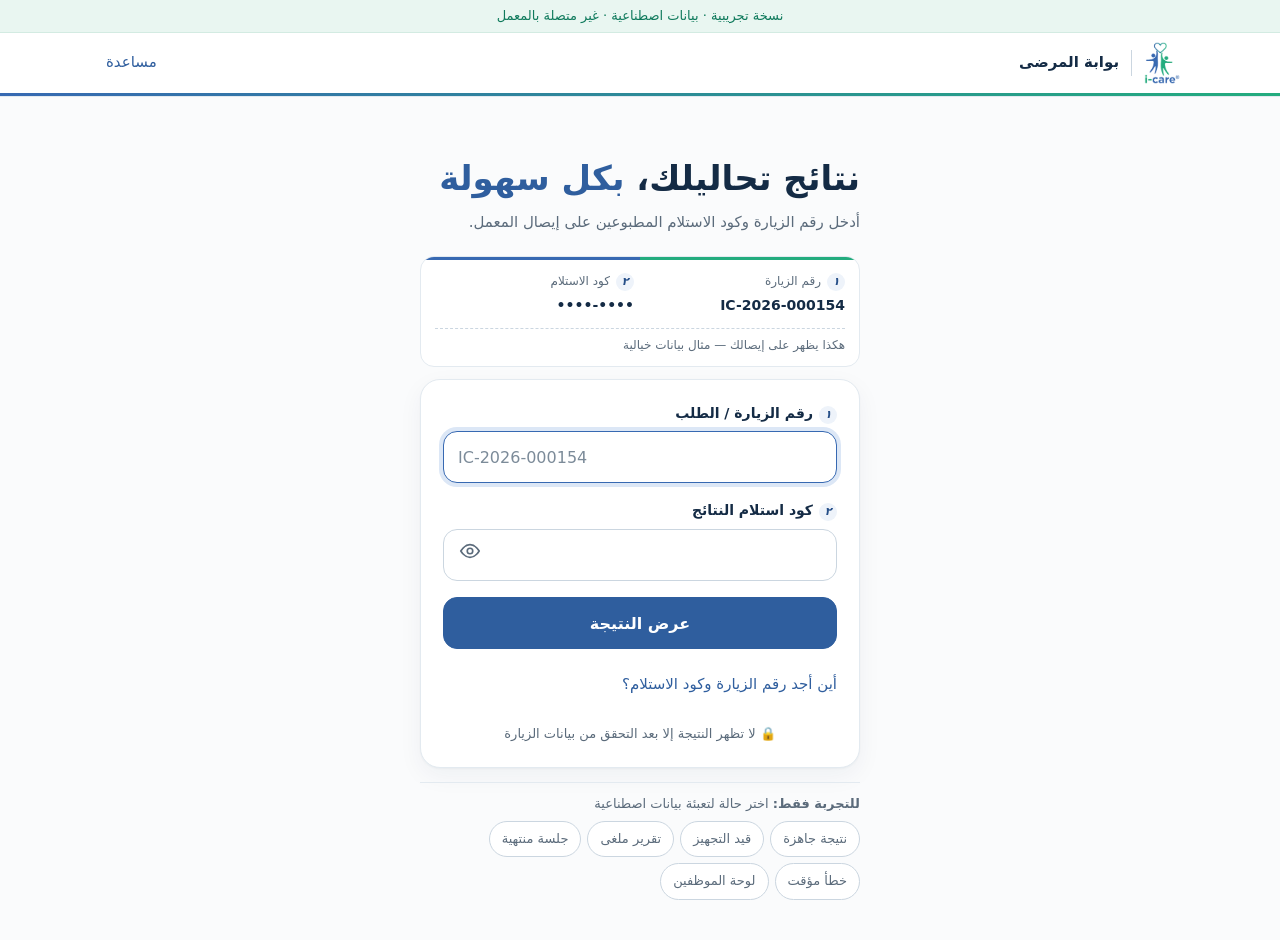
==== index.html @ 262c9ca5 "Deploy V7 synthetic-data patient portal preview to GitHub Pages" ====
<!doctype html><html lang="ar" dir="rtl"><head><meta charset="utf-8"><meta name="viewport" content="width=device-width,initial-scale=1,viewport-fit=cover"><meta name="theme-color" content="#ffffff"><meta name="robots" content="noindex"><title>i-CARE | بوابة المرضى</title><link rel="icon" href="[data-uri]">
<style>
:root{--navy:#142B45;--blue:#3769B2;--blue-600:#2F5E9E;--blue-700:#264F88;--blue-50:#EEF3FA;--green:#23AC7E;--green-700:#0F7A5C;--green-50:#E9F6F1;--amber-700:#8A5A00;--amber-50:#FFF6E0;--red-700:#B3333F;--red-50:#FDECEE;
--bg:#FAFBFC;--surface:#fff;--text:#142B45;--text-2:#5B6B7B;--border:#E3EAF0;--border-2:#CBD6E0;--disabled:#EDF1F5;--ring:0 0 0 3px #fff,0 0 0 5px var(--blue);
--r-s:10px;--r-m:14px;--r-l:20px;--sh:0 1px 2px rgba(20,43,69,.04),0 8px 24px rgba(20,43,69,.05);--f:"IBM Plex Sans Arabic","Noto Sans Arabic","Segoe UI",Tahoma,system-ui,sans-serif}
*{box-sizing:border-box}html{-webkit-text-size-adjust:100%}body{margin:0;font:400 16px/1.7 var(--f);color:var(--text);background:var(--bg);min-width:320px;padding-bottom:env(safe-area-inset-bottom)}
button,input,select{font:inherit;color:inherit}button{cursor:pointer}[hidden]{display:none!important}
.sr{position:absolute;width:1px;height:1px;overflow:hidden;clip:rect(0 0 0 0)}.ltr{direction:ltr;unicode-bidi:isolate;display:inline-block}
:focus-visible{outline:0;box-shadow:var(--ring)}.field:focus-within{border-color:var(--blue);box-shadow:0 0 0 4px #DCE7F6}.field input:focus-visible{box-shadow:none}
.skip{position:absolute;inset-inline-start:8px;top:-60px;background:var(--navy);color:#fff;padding:10px 14px;border-radius:var(--r-s);z-index:99}.skip:focus{top:8px}
.demo{background:var(--green-50);color:var(--green-700);font-size:13px;text-align:center;padding:5px 12px;border-bottom:1px solid #D3EBE2}
header.top{background:#fff;border-bottom:1px solid var(--border);position:sticky;top:0;z-index:10;padding-top:env(safe-area-inset-top)}
.bar{max-width:1120px;margin:auto;height:60px;padding:0 20px;display:flex;align-items:center;gap:14px}
.brand{display:flex;align-items:center;gap:12px;background:none;border:0;padding:0;border-radius:8px}.brand img{height:42px;width:auto;display:block}
.brand i{width:1px;height:26px;background:var(--border-2)}.brand span{font-size:15px;font-weight:600;color:var(--text)}
.sp{flex:1}.link{background:none;border:0;color:var(--blue-600);font-weight:500;font-size:15px;padding:10px 6px;border-radius:8px;min-height:44px}.link:hover{text-decoration:underline}
main{max-width:1120px;margin:auto;padding:0 20px}
/* patient */
.access{max-width:440px;margin:0 auto;padding:28px 0 40px}.access h1{font-size:27px;line-height:1.5;margin:0 0 6px;font-weight:600}.access p.lead{margin:0 0 20px;color:var(--text-2);font-size:15px}
.card{background:var(--surface);border:1px solid var(--border);border-radius:var(--r-l);box-shadow:var(--sh);padding:22px}
.lbl{display:block;font-size:14px;font-weight:600;margin:0 0 6px}.field{display:flex;align-items:center;border:1px solid var(--border-2);border-radius:var(--r-m);background:#fff;min-height:52px;transition:border-color .15s,box-shadow .15s}
.field input{flex:1;min-width:0;border:0;background:none;outline:0;padding:0 14px;height:50px;font-size:16px;direction:ltr;text-align:left}.field input::placeholder{color:#7C8B99}
.field.err{border-color:var(--red-700)}.field button{border:0;background:none;width:48px;height:48px;color:var(--text-2);border-radius:12px;margin-inline-end:2px}
.hint{font-size:13px;color:var(--text-2);margin:6px 0 0}.msg{font-size:14px;color:var(--red-700);margin:6px 0 0;display:flex;gap:6px}.grp{margin-bottom:16px}
.btn{display:inline-flex;align-items:center;justify-content:center;gap:8px;min-height:52px;padding:0 22px;border-radius:var(--r-m);border:1px solid var(--border-2);background:#fff;font-weight:600;font-size:16px;text-decoration:none;color:var(--navy);transition:background .15s,transform .1s}
.btn:active{transform:scale(.985)}.btn.p{background:var(--blue-600);border-color:var(--blue-600);color:#fff}.btn.p:hover{background:var(--blue-700)}.btn.w{width:100%}.btn.s{min-height:44px;font-size:14px;padding:0 14px}
.btn[disabled]{background:var(--disabled);border-color:var(--disabled);color:#6E7C8A;cursor:not-allowed}.btn.load:before{content:"";width:16px;height:16px;border:2px solid #fff6;border-top-color:#fff;border-radius:50%;animation:sp .7s linear infinite}
@keyframes sp{to{transform:rotate(360deg)}}
details.help{margin-top:14px;font-size:15px}details.help summary{cursor:pointer;color:var(--blue-600);font-weight:500;min-height:44px;display:flex;align-items:center;border-radius:8px;list-style:none}details.help summary::-webkit-details-marker{display:none}
.recpt{border:1px dashed var(--border-2);border-radius:var(--r-m);padding:14px;background:var(--bg);font-size:14px;margin-top:6px}.recpt div{display:flex;justify-content:space-between;gap:10px;padding:4px 0}.recpt small{color:var(--text-2)}
.note{display:flex;gap:8px;align-items:center;justify-content:center;font-size:13px;color:var(--text-2);margin:16px 0 0}
.foot{border-top:1px solid var(--border);padding:18px 20px;text-align:center;font-size:13px;color:var(--text-2)}.foot button{font-size:13px;min-height:44px}
.demobox{margin-top:14px;font-size:13px;color:var(--text-2);border-top:1px solid var(--border);padding-top:10px}.chips{display:flex;flex-wrap:wrap;gap:6px;margin-top:6px}.chip{border:1px solid var(--border-2);background:#fff;border-radius:99px;padding:6px 12px;font-size:13px;min-height:36px}
/* results */
.res{max-width:560px;margin:0 auto;padding:22px 0 40px}.stat{display:flex;gap:14px;align-items:flex-start;border-radius:var(--r-l);padding:18px;border:1px solid}
.stat h1{font-size:22px;margin:0;line-height:1.5;font-weight:600}.stat p{margin:2px 0 0;font-size:15px}.stat .ic{flex:none;width:40px;height:40px;border-radius:50%;display:grid;place-items:center;background:#fff;font-size:20px;font-weight:700}
.ok{background:var(--green-50);border-color:#CFEADF;color:#0B5E47}.wait{background:var(--blue-50);border-color:#D4E1F3;color:#1F4A80}.bad{background:var(--red-50);border-color:#F4CFD3;color:#8E2631}.warn{background:var(--amber-50);border-color:#F1DFB0;color:var(--amber-700)}
dl{margin:0;display:grid;grid-template-columns:1fr 1fr;gap:14px 16px}dt{font-size:13px;color:var(--text-2)}dd{margin:0;font-weight:600;font-size:15px}.res .card{margin-top:14px}
.acts{display:grid;gap:10px;margin-top:16px}.acts.two{grid-template-columns:1fr 1fr}
.badge{display:inline-flex;align-items:center;gap:6px;font-size:13px;font-weight:600;border-radius:99px;padding:3px 10px;white-space:nowrap}.badge:before{content:"";width:7px;height:7px;border-radius:50%;background:currentColor}
.b-up{background:#EEF1F5;color:#47566A}.b-pen{background:var(--amber-50);color:var(--amber-700)}.b-app{background:var(--blue-50);color:#1F4A80}.b-pub{background:var(--green-50);color:var(--green-700)}.b-fail{background:var(--red-50);color:var(--red-700)}.b-rev{background:#F1EAF7;color:#5B3B7E}
/* dialog */
dialog{border:0;border-radius:var(--r-l);padding:0;max-width:min(560px,calc(100% - 24px));width:100%;box-shadow:0 20px 60px rgba(20,43,69,.25);color:var(--text)}dialog::backdrop{background:rgba(20,43,69,.45)}
dialog.full{max-width:min(760px,calc(100% - 16px))}.dh{display:flex;align-items:center;justify-content:space-between;padding:14px 18px;border-bottom:1px solid var(--border)}.dh h2{margin:0;font-size:18px}.db{padding:18px;max-height:70vh;overflow:auto}
.pdfw{background:#E9EEF3;border-radius:var(--r-m);padding:16px;overflow:auto;max-height:60vh}.pg{background:#fff;width:100%;max-width:520px;margin:auto;aspect-ratio:1/1.35;box-shadow:var(--sh);padding:7% 8%;transform-origin:top center;font-size:12px;position:relative;overflow:hidden}
.pg h3{margin:0 0 4px;font-size:15px}.ln{height:7px;background:#E1E8EF;border-radius:4px;margin:10px 0}.wm{position:absolute;inset:0;display:grid;place-items:center;font-size:34px;font-weight:700;color:#14355B14;transform:rotate(-24deg);pointer-events:none;text-align:center}
.tools{display:flex;gap:8px;align-items:center;margin-bottom:10px}.tools span{font-size:14px;min-width:48px;text-align:center}
.toast{position:fixed;inset-inline:16px;bottom:calc(16px + env(safe-area-inset-bottom));max-width:420px;margin:auto;background:var(--navy);color:#fff;border-radius:var(--r-m);padding:12px 16px;font-size:14px;z-index:50}
/* admin */
.adm{display:grid;grid-template-columns:230px minmax(0,1fr);gap:24px;padding:20px 0 90px}nav.side{display:flex;flex-direction:column;gap:2px;position:sticky;top:80px;align-self:start}
nav.side button{display:flex;align-items:center;gap:10px;text-align:start;background:none;border:0;border-radius:var(--r-s);padding:0 12px;min-height:44px;font-size:15px;color:var(--text-2)}nav.side button[aria-current=page]{background:var(--blue-50);color:var(--blue-700);font-weight:600}nav.side button:hover{background:#F1F5F9}
nav.bot{display:none}.kpis{display:grid;grid-template-columns:repeat(4,1fr);gap:12px}.kpi{padding:16px}.kpi b{display:block;font-size:28px;line-height:1.2}.kpi span{font-size:13px;color:var(--text-2)}
h2.t{font-size:20px;margin:0 0 14px}.row{display:flex;gap:10px;flex-wrap:wrap;align-items:center}.sel{border:1px solid var(--border-2);border-radius:var(--r-m);min-height:48px;padding:0 12px;background:#fff;width:100%;font-size:16px}
table{width:100%;border-collapse:collapse;font-size:14px}th{font-size:13px;color:var(--text-2);font-weight:500;text-align:start;padding:10px 12px;border-bottom:1px solid var(--border)}td{padding:12px;border-bottom:1px solid var(--border);vertical-align:middle}tr:last-child td{border:0}
.steps{display:flex;gap:6px;list-style:none;padding:0;margin:0 0 18px;counter-reset:s}.steps li{flex:1;font-size:13px;color:var(--text-2);border-top:3px solid var(--border);padding-top:6px}.steps li.on{border-color:var(--blue);color:var(--text);font-weight:600}.steps li.done{border-color:var(--green)}
.drop{border:1.5px dashed var(--border-2);border-radius:var(--r-m);padding:22px;text-align:center;background:var(--bg)}.chk{display:flex;gap:8px;font-size:14px;padding:3px 0}.chk.y{color:var(--green-700)}.chk.n{color:var(--red-700)}
@media(max-width:820px){.adm{grid-template-columns:1fr;padding-bottom:96px}nav.side{display:none}nav.bot{display:grid;grid-template-columns:repeat(5,1fr);position:fixed;inset-inline:0;bottom:0;background:#fff;border-top:1px solid var(--border);padding:4px 4px calc(4px + env(safe-area-inset-bottom));z-index:12}
nav.bot button{background:none;border:0;min-height:52px;font-size:12px;color:var(--text-2);border-radius:10px}nav.bot button[aria-current=page]{color:var(--blue-700);font-weight:700;background:var(--blue-50)}.kpis{grid-template-columns:1fr 1fr}
table,tbody,tr,td{display:block}thead{display:none}tr{border:1px solid var(--border);border-radius:var(--r-m);padding:10px 12px;margin-bottom:10px;background:#fff}td{border:0;padding:4px 0;display:flex;justify-content:space-between;gap:10px}td:before{content:attr(data-l);color:var(--text-2);font-size:13px}}
.top:after{content:"";display:block;height:3px;background:linear-gradient(90deg,var(--blue),var(--green))}
.access h1 em{font-style:normal;color:var(--blue-600)}
.tk{display:grid;grid-template-columns:1fr 1fr;gap:6px 12px;background:#fff;border:1px solid var(--border);border-radius:var(--r-m);padding:14px 14px 10px;margin-bottom:12px;position:relative;overflow:hidden}
.tk:before{content:"";position:absolute;inset:0 0 auto;height:3px;background:linear-gradient(90deg,var(--blue) 50%,var(--green) 50%)}
.tk small{display:block;color:var(--text-2);font-size:12px}.tk b{font-size:14px}.tk em{grid-column:1/-1;font-style:normal;font-size:12px;color:var(--text-2);border-top:1.5px dashed var(--border-2);padding-top:6px;margin-top:4px}
.n{display:inline-grid;place-items:center;width:18px;height:18px;border-radius:50%;background:var(--blue-50);color:var(--blue-700);font-size:11px;font-weight:700;margin-inline-end:6px}
.tl{display:flex;list-style:none;margin:16px 0 0;padding:0;gap:4px}.tl li{flex:1;font-size:12px;color:var(--text-2);text-align:center;position:relative;padding-top:20px}
.tl li:before{content:"";position:absolute;top:0;inset-inline:0;margin:auto;width:14px;height:14px;border-radius:50%;background:var(--border-2)}.tl li:after{content:"";position:absolute;top:6px;inset-inline-start:50%;width:100%;height:2px;background:var(--border-2);z-index:-1}.tl li:last-child:after{display:none}
.tl li.d{color:var(--green-700)}.tl li.d:before{background:var(--green)}.tl li.d:after{background:var(--green)}.tl li.c{color:var(--blue-700);font-weight:700}.tl li.c:before{background:var(--blue);box-shadow:0 0 0 4px #DCE7F6}
.doc{display:flex;gap:14px;align-items:center}.seal{flex:none;width:52px;height:64px;border-radius:8px;border:1px solid var(--border-2);background:linear-gradient(#fff,#F4F7FA);display:grid;place-items:center;position:relative}.seal:after{content:"✓";position:absolute;bottom:-8px;inset-inline-end:-8px;width:24px;height:24px;border-radius:50%;background:var(--green-700);color:#fff;display:grid;place-items:center;font-size:14px;font-weight:700}.seal b{font-size:11px;color:var(--blue-700)}
.doc h2{font-size:17px;margin:0}.doc p{margin:0;font-size:13px;color:var(--text-2)}
.kpi{border-top:3px solid var(--blue)}.kpi:nth-child(1){border-top-color:var(--green)}.kpi:nth-child(3){border-top-color:var(--red-700)}.kpi:nth-child(4){border-top-color:#C98A00}
@media(max-height:700px){.tk em,.access p.lead{display:none}.access{padding-top:14px}}
@media(min-width:900px){.access{padding-top:56px}.access h1{font-size:34px}}
@media(max-width:360px){.access h1{font-size:25px}.acts.two{grid-template-columns:1fr}.brand span{font-size:14px}}
@media(prefers-reduced-motion:reduce){*{transition:none!important;animation-duration:.01s!important}}
</style></head><body>
<a class="skip" href="#main">انتقل إلى المحتوى</a>
<div class="demo" role="note">نسخة تجريبية · بيانات اصطناعية · غير متصلة بالمعمل</div>
<header class="top"><div class="bar"><button class="brand" id="home" aria-label="i-CARE بوابة المرضى — الرئيسية"><img src="[data-uri]" alt="i-care" width="36" height="42"><i aria-hidden="true"></i><span>بوابة المرضى</span></button><span class="sp"></span><button class="link" id="hb">مساعدة</button><button class="link" id="lo" hidden>خروج</button></div></header>
<main id="main" tabindex="-1"></main>
<dialog id="dlg" aria-labelledby="dt"></dialog><div class="toast" id="toast" role="status" hidden></div>
<script>
const $=(s,r=document)=>r.querySelector(s),main=$('#main'),dlg=$('#dlg');
const DEMO={'IC-DEMO-1001':{c:'DEMO-A-2026!',s:'ready',n:'مريض تجريبي (أ)',d:'2026-10-27',b:'فرع تجريبي — المقر الرئيسي'},'IC-DEMO-2002':{c:'DEMO-B-2026!',s:'pending',n:'مريض تجريبي (ب)',d:'2026-10-29',b:'فرع تجريبي — المقر الرئيسي'},'IC-DEMO-3003':{c:'DEMO-C-2026!',s:'revoked',n:'مريض تجريبي (ج)',d:'2026-10-20',b:'فرع تجريبي — المقر الرئيسي'}};
let sess=null,tries=0,tab='home',step=1,up={visit:'',file:null};
const toast=m=>{const t=$('#toast');t.textContent=m;t.hidden=false;clearTimeout(toast.t);toast.t=setTimeout(()=>t.hidden=true,3500)};
const norm=s=>s.replace(/[\u0660-\u0669]/g,d=>d.charCodeAt(0)-1632).replace(/\s+/g,'').toUpperCase();
function setHeader(){$('#lo').hidden=!sess;$('#hb').hidden=!!sess&&0}
/* ---------- patient login ---------- */
function login(){setHeader();document.title='i-CARE | بوابة المرضى';main.innerHTML=`<section class="access"><h1>نتائج تحاليلك، <em>بكل سهولة</em></h1><p class="lead">أدخل رقم الزيارة وكود الاستلام المطبوعين على إيصال المعمل.</p>
<div class="tk" aria-hidden="true"><div><small><i class="n">١</i>رقم الزيارة</small><b class="ltr">IC-2026-000154</b></div><div><small><i class="n">٢</i>كود الاستلام</small><b class="ltr">••••-••••</b></div><em>هكذا يظهر على إيصالك — مثال بيانات خيالية</em></div><form class="card" id="f" novalidate><div class="grp"><label class="lbl" for="v"><i class="n" aria-hidden="true">١</i>رقم الزيارة / الطلب</label><div class="field" id="fv"><input id="v" inputmode="text" autocapitalize="characters" autocomplete="off" spellcheck="false" enterkeyhint="next" placeholder="IC-2026-000154" aria-describedby="ev"></div><p class="msg" id="ev" hidden></p></div>
<div class="grp"><label class="lbl" for="c"><i class="n" aria-hidden="true">٢</i>كود استلام النتائج</label><div class="field" id="fc"><input id="c" type="password" autocomplete="off" spellcheck="false" enterkeyhint="go" aria-describedby="ec"><button type="button" id="eye" aria-pressed="false" aria-label="إظهار الكود"><svg width="22" height="22" viewBox="0 0 24 24" fill="none" stroke="currentColor" stroke-width="1.8" aria-hidden="true"><path d="M2 12s4-7 10-7 10 7 10 7-4 7-10 7S2 12 2 12z"/><circle cx="12" cy="12" r="3"/></svg></button></div><p class="msg" id="ec" hidden></p></div>
<p class="msg" id="eg" role="alert" hidden></p><button class="btn p w" id="go" type="submit">عرض النتيجة</button>
<details class="help"><summary>أين أجد رقم الزيارة وكود الاستلام؟</summary><div class="recpt" aria-label="مثال توضيحي بيانات خيالية"><small>مثال توضيحي — بيانات خيالية</small><div><span>رقم الزيارة</span><b class="ltr">IC-2026-000154</b></div><div><span>كود الاستلام</span><b class="ltr">XXXX-XXXX</b></div><small>تجده أسفل الإيصال. إن فقدته، تواصل مع الفرع.</small></div></details>
<p class="note">🔒 لا تظهر النتيجة إلا بعد التحقق من بيانات الزيارة</p></form>
<div class="demobox"><b>للتجربة فقط:</b> اختر حالة لتعبئة بيانات اصطناعية<div class="chips"><button class="chip" data-d="IC-DEMO-1001">نتيجة جاهزة</button><button class="chip" data-d="IC-DEMO-2002">قيد التجهيز</button><button class="chip" data-d="IC-DEMO-3003">تقرير ملغى</button><button class="chip" data-x="expired">جلسة منتهية</button><button class="chip" data-x="error">خطأ مؤقت</button><button class="chip" id="adm">لوحة الموظفين</button></div></div></section>`;
const v=$('#v'),c=$('#c');
const err=(id,box,t)=>{const e=$('#'+id);e.hidden=!t;e.textContent=t||'';$('#'+box).classList.toggle('err',!!t)};
v.addEventListener('paste',e=>{e.preventDefault();v.value=norm((e.clipboardData.getData('text')||''));});
v.addEventListener('keydown',e=>{if(e.key==='Enter'){e.preventDefault();c.focus()}});
$('#eye').onclick=e=>{const s=c.type==='password';c.type=s?'text':'password';e.currentTarget.setAttribute('aria-pressed',s);e.currentTarget.setAttribute('aria-label',s?'إخفاء الكود':'إظهار الكود')};
document.querySelectorAll('[data-d]').forEach(b=>b.onclick=()=>{v.value=b.dataset.d;c.value=DEMO[b.dataset.d].c;c.focus()});
document.querySelectorAll('[data-x]').forEach(b=>b.onclick=()=>result(b.dataset.x));
$('#adm').onclick=()=>{tab='home';admin()};
$('#f').onsubmit=async e=>{e.preventDefault();const id=norm(v.value),code=c.value.trim();let bad=0;
 err('ev','fv',!id?'أدخل رقم الزيارة.':!/^IC-[A-Z0-9-]{4,}$/.test(id)?'الصيغة غير صحيحة. مثال: IC-2026-000154':'');err('ec','fc',!code?'أدخل كود الاستلام.':'');
 if(!id||!code||!/^IC-[A-Z0-9-]{4,}$/.test(id)){(!id||!/^IC-/.test(id)?v:c).focus();return}
 const g=$('#go'),eg=$('#eg');eg.hidden=true;if(g.disabled)return;g.disabled=true;g.classList.add('load');g.setAttribute('aria-busy','true');g.textContent='جارٍ التحقق…';
 await new Promise(r=>setTimeout(r,800));const d=DEMO[id];g.disabled=false;g.classList.remove('load');g.removeAttribute('aria-busy');g.textContent='عرض النتيجة';
 if(tries>=5){eg.hidden=false;eg.textContent='تعذّر الدخول مؤقتًا. حاول لاحقًا أو تواصل مع الفرع.';return}
 if(d&&d.c===code){tries=0;sess={id,...d};result(d.s)}else{tries++;eg.hidden=false;eg.textContent='تعذّر التحقق من البيانات. راجع الإيصال وحاول مرة أخرى.';eg.focus&&0}};
v.focus({preventScroll:true})}
/* ---------- results ---------- */
function result(st){setHeader();const s=sess||{id:'IC-DEMO-1001',n:'مريض تجريبي (أ)',d:'2026-10-27',b:'فرع تجريبي — المقر الرئيسي'};if(st!=='expired'&&st!=='error')sess=sess||s;setHeader();
const M={ready:['ok','✓','نتيجتك جاهزة','تقريرك معتمد ويمكنك تحميله الآن.'],pending:['wait','…','نتيجتك قيد التجهيز','لم يكتمل اعتماد التقرير بعد. سنعرضه هنا فور اعتماده.'],revoked:['warn','!','التقرير غير متاح حاليًا','تم إيقاف عرض هذا التقرير. تواصل مع الفرع للاستفسار.'],expired:['warn','⏱','انتهت جلسة الدخول','لحمايتك، أنهينا الجلسة تلقائيًا. أدخل بياناتك مرة أخرى.'],error:['bad','!','تعذّر الاتصال بالخدمة','حدث خطأ مؤقت. لا تقلق، بياناتك لم تتأثر. حاول بعد قليل.']}[st];
document.title='i-CARE | '+M[2];
let h=`<section class="res"><div class="stat ${M[0]}" role="status"><div class="ic" aria-hidden="true">${M[1]}</div><div><h1 tabindex="-1" id="h1">${M[2]}</h1><p>${M[3]}</p></div></div>`;
if(st==='ready'||st==='pending'){const k=st==='ready'?4:2;h+=`<ol class="tl card" aria-label="مراحل التقرير" style="display:flex;padding:16px 12px 12px">${['تسجيل الزيارة','بانتظار الاعتماد','اعتُمد التقرير','متاح للتحميل'].map((x,i)=>`<li class="${st==='ready'||i<1?'d':i===1?'c':''}" ${i===(st==='ready'?3:1)?'aria-current="step"':''}>${x}</li>`).join('')}</ol>`}
if(st==='ready')h+=`<div class="card doc"><div class="seal" aria-hidden="true"><b>PDF</b></div><div><h2>تقرير النتائج المعتمد</h2><p>نسخة أصلية غير معدّلة · إصدار 2 · عرض تجريبي</p></div></div>`;
if(['ready','pending','revoked'].includes(st))h+=`<div class="card"><dl><div><dt>اسم المريض</dt><dd>${s.n}</dd></div><div><dt>رقم الزيارة</dt><dd class="ltr">${s.id}</dd></div><div><dt>تاريخ الزيارة</dt><dd class="ltr">${s.d}</dd></div><div><dt>الفرع</dt><dd>${s.b}</dd></div></dl></div>`;
h+=`<div class="acts ${st==='ready'?'two':''}">`;
if(st==='ready')h+=`<button class="btn p" id="dl" style="grid-column:1/-1">تحميل التقرير PDF</button><button class="btn" id="pv">معاينة التقرير</button><button class="btn" id="out">إنهاء الجلسة</button>`;
else if(st==='pending')h+=`<button class="btn p" id="rf">تحديث الحالة</button><button class="btn" id="out">إنهاء الجلسة</button>`;
else if(st==='error')h+=`<button class="btn p" id="rt">إعادة المحاولة</button>`;
else if(st==='expired')h+=`<button class="btn p" id="out">تسجيل الدخول مرة أخرى</button>`;
else h+=`<button class="btn" id="hp">كيف أتواصل مع الفرع؟</button><button class="btn" id="out">إنهاء الجلسة</button>`;
h+=`</div>`;if(st==='ready')h+=`<p class="note">هذه نسخة PDF تجريبية خالية من أي نتائج طبية.</p>`;main.innerHTML=h+'</section>';if(st==='expired')sess=null,setHeader();
$('#h1').focus({preventScroll:true});
const on=(i,f)=>{const e=$('#'+i);if(e)e.onclick=f};on('out',()=>{sess=null;login()});on('rt',()=>result('ready'));on('rf',()=>{toast('لا تزال النتيجة قيد التجهيز.')});on('hp',help);on('pv',preview);
on('dl',async()=>{const b=$('#dl');b.disabled=true;b.textContent='جارٍ التحميل…';await new Promise(r=>setTimeout(r,600));
 const pdf='%PDF-1.4\n1 0 obj<</Type/Catalog/Pages 2 0 R>>endobj\n2 0 obj<</Type/Pages/Kids[3 0 R]/Count 1>>endobj\n3 0 obj<</Type/Page/Parent 2 0 R/MediaBox[0 0 300 120]/Contents 4 0 R/Resources<</Font<</F1 5 0 R>>>>>>endobj\n4 0 obj<</Length 52>>stream\nBT /F1 14 Tf 20 60 Td (SYNTHETIC DEMO REPORT) Tj ET\nendstream endobj\n5 0 obj<</Type/Font/Subtype/Type1/BaseFont/Helvetica>>endobj\ntrailer<</Root 1 0 R/Size 6>>\n%%EOF';
 const a=document.createElement('a');a.href=URL.createObjectURL(new Blob([pdf],{type:'application/pdf'}));a.download='iCARE-demo-report.pdf';a.click();b.disabled=false;b.textContent='تحميل التقرير PDF';toast('تم تنزيل ملف تجريبي.')})}
/* ---------- dialogs ---------- */
function open(html,full){dlg.className=full?'full':'';dlg.innerHTML=html;dlg.showModal();dlg.querySelectorAll('[data-close]').forEach(b=>b.onclick=()=>dlg.close())}
function help(){open(`<div class="dh"><h2 id="dt">مساعدة</h2><button class="btn s" data-close>إغلاق</button></div><div class="db"><p><b>أين أجد بيانات الدخول؟</b><br>رقم الزيارة وكود الاستلام مطبوعان على إيصال المعمل.</p><p><b>فقدت الإيصال؟</b><br>تواصل مع الفرع الذي أجريت فيه التحاليل برقمك الشخصي.</p><p class="hint">لا تشارك الكود مع أحد. لا يطلب المعمل الكود عبر الرسائل.</p></div>`)}
let z=1;function preview(){z=1;open(`<div class="dh"><h2 id="dt">معاينة التقرير</h2><button class="btn s" data-close>إغلاق</button></div><div class="db"><div class="tools" role="group" aria-label="أدوات العرض"><button class="btn s" id="zo" aria-label="تصغير">−</button><span id="zv" aria-live="polite">100%</span><button class="btn s" id="zi" aria-label="تكبير">+</button></div><div class="pdfw" tabindex="0" aria-label="معاينة التقرير التجريبي"><div class="pg" id="pg"><h3>تقرير تجريبي</h3><small>بيانات اصطناعية — ليس تقريرًا طبيًا</small><div class="ln" style="width:80%"></div><div class="ln"></div><div class="ln" style="width:65%"></div><div class="ln" style="width:90%"></div><div class="wm">SYNTHETIC<br>DEMO</div></div></div></div>`,1);
const u=d=>{z=Math.min(2,Math.max(.6,z+d));$('#pg').style.transform=`scale(${z})`;$('#pg').style.marginBottom=(z-1)*60+'%';$('#zv').textContent=Math.round(z*100)+'%'};$('#zi').onclick=()=>u(.2);$('#zo').onclick=()=>u(-.2)}
/* ---------- admin ---------- */
const ST={up:['b-up','مرفوع'],pen:['b-pen','بانتظار المراجعة'],app:['b-app','معتمد'],pub:['b-pub','منشور'],fail:['b-fail','فشل'],rev:['b-rev','ملغى']};
const bg=k=>`<span class="badge ${ST[k][0]}">${ST[k][1]}</span>`;
const V=[['IC-DEMO-1001','pub','v2','قبل ساعة'],['IC-DEMO-2002','pen','v1','قبل 20 د'],['IC-DEMO-4004','app','v1','قبل 5 د'],['IC-DEMO-5005','fail','—','قبل 12 د'],['IC-DEMO-3003','rev','v1','أمس'],['IC-DEMO-6006','up','v1','الآن']];
const tbl=r=>`<table><thead><tr><th>الزيارة</th><th>الحالة</th><th>الإصدار</th><th>آخر تحديث</th></tr></thead><tbody>${r.map(x=>`<tr><td data-l="الزيارة"><b class="ltr">${x[0]}</b></td><td data-l="الحالة">${bg(x[1])}</td><td data-l="الإصدار">${x[2]}</td><td data-l="آخر تحديث">${x[3]}</td></tr>`).join('')}</tbody></table>`;
const TABS=[['home','الرئيسية'],['rep','التقارير'],['up','الرفع اليدوي'],['sync','المزامنة'],['rev','مراجعة التقارير'],['log','سجل العمليات'],['usr','المستخدمون والصلاحيات'],['set','الإعدادات']];
ST.rej=['b-fail','مرفوض'];let cor={visit:'',step:1,file:null,reason:'',ref:'',ok:false};
const LG=[['10:42','مراجع (تجريبي)','اعتماد','IC-DEMO-4004'],['10:15','موظف رفع (تجريبي)','رفع يدوي','IC-DEMO-6006'],['09:58','النظام','فشل مزامنة','IC-DEMO-5005'],['أمس','مسؤول (تجريبي)','إلغاء نشر','IC-DEMO-3003']];
const addLog=(a,v)=>LG.unshift(['الآن','مستخدم تجريبي',a,v]);
const T=(h,r)=>`<table><thead><tr>${h.map(x=>`<th>${x}</th>`).join('')}</tr></thead><tbody>${r.map(c=>`<tr>${c.map((x,i)=>`<td data-l="${h[i]}">${x}</td>`).join('')}</tr>`).join('')}</tbody></table>`;
const RS=['خطأ في بيانات التقرير','إعادة اعتماد طبي','تحديث تنسيق الملف'];
function admin(){setHeader();$('#lo').hidden=false;$('#lo').onclick=()=>{sess=null;login()};document.title='i-CARE Portal Admin';
const nav=cl=>`<nav class="${cl}" aria-label="التنقل الإداري">${TABS.slice(0,cl==='bot'?4:99).map(t=>`<button data-t="${t[0]}" ${t[0]===tab||(tab==='corr'&&t[0]==='rep')?'aria-current="page"':''}>${t[1]}</button>`).join('')}${cl==='bot'?'<button id="more" aria-haspopup="dialog">المزيد</button>':''}</nav>`;
let b='';
if(tab==='home')b=`<h2 class="t">لوحة المتابعة</h2><div class="kpis"><div class="card kpi"><b>128</b><span>منشورة</span></div><div class="card kpi"><b>7</b><span>قيد المراجعة</span></div><div class="card kpi"><b style="color:var(--red-700)">2</b><span>فشل مزامنة</span></div><div class="card kpi"><b>3</b><span>رفع يدوي معلّق</span></div></div><div class="card" style="margin-top:14px"><label class="lbl" for="q">بحث برقم الزيارة</label><input class="sel" id="q" dir="ltr" placeholder="IC-DEMO-…"></div><div class="card" style="margin-top:14px"><h3 style="margin:0 0 8px;font-size:16px">آخر النشاط</h3><div id="tb">${tbl(V)}</div></div>`;
if(tab==='rep')b=`<h2 class="t">التقارير</h2><div class="card">${T(['الزيارة','الحالة','الإصدار','إجراء'],V.map(x=>[`<b class="ltr">${x[0]}</b>`,bg(x[1]),x[2],x[1]==='pub'?`<button class="btn s" data-cor="${x[0]}">تصحيح</button>`:'—']))}</div><p class="hint">التصحيح متاح للتقارير المنشورة فقط، ويمرّ بمراجعة ثم نشر.</p>`;
if(tab==='sync')b=`<h2 class="t">المزامنة</h2><div class="card"><p style="margin:0"><span class="badge b-pen">غير متصل — المحرك لم يُنفَّذ بعد</span></p><p class="hint">هذه الشاشة نموذج واجهة فقط. لا توجد مزامنة فعلية مع i-CARE NEO.</p></div><div class="card" style="margin-top:14px"><h3 style="margin:0 0 8px;font-size:16px">مهام فاشلة (اصطناعية)</h3>${tbl([['IC-DEMO-5005','fail','محاولة 3/5','تالية: 10 د'],['IC-DEMO-7007','fail','محاولة 5/5','متوقفة']])}<button class="btn s" id="rtry" style="margin-top:8px">إعادة المحاولة</button></div>`;
if(tab==='corr'){const v=V.find(x=>x[0]===cor.visit),S=['الإصدار الحالي','التحقق من البديل','المراجعة','النشر'],nx='v'+((parseInt(v[2].slice(1))||1)+1);
b=`<h2 class="t">تصحيح التقرير <span class="ltr">${v[0]}</span></h2><ol class="steps">${S.map((s,i)=>`<li class="${i+1===cor.step?'on':i+1<cor.step?'done':''}" ${i+1===cor.step?'aria-current="step"':''}>${s}</li>`).join('')}</ol><div class="card">`;
if(cor.step===1)b+=`<dl><div><dt>الإصدار المنشور</dt><dd>${v[2]}</dd></div><div><dt>الحالة</dt><dd>${bg(v[1])}</dd></div><div><dt>بصمة الملف</dt><dd class="ltr">a3f9…c71e (تجريبي)</dd></div><div><dt>آخر تحديث</dt><dd>${v[3]}</dd></div></dl><div class="grp" style="margin-top:16px"><label class="lbl" for="rs">سبب التصحيح</label><select class="sel" id="rs"><option value="">اختر…</option>${RS.map(r=>`<option ${cor.reason===r?'selected':''}>${r}</option>`).join('')}</select></div><div class="acts two"><button class="btn" id="cx">إلغاء</button><button class="btn p" id="c1">التالي</button></div>`;
if(cor.step===2){const f=cor.file,oT=f&&f.type==='application/pdf',oS=f&&f.size<10e6,oR=cor.ref.length>=6;b+=`<div class="drop"><label class="lbl" for="cf">ملف PDF البديل</label><input type="file" id="cf" accept="application/pdf"></div>${f?`<div class="chk ${oT?'y':'n'}">${oT?'✓':'✕'} النوع PDF</div><div class="chk ${oS?'y':'n'}">${oS?'✓':'✕'} الحجم أقل من 10MB</div>`:''}<div class="grp" style="margin-top:14px"><label class="lbl" for="cr">مرجع الاعتماد الطبي</label><div class="field"><input id="cr" value="${cor.ref}" autocomplete="off"></div><p class="hint">نموذج تجريبي: في الإنتاج يُتحقق من الاعتماد من i-CARE NEO وليس نصًا يدويًا.</p></div><div class="acts two"><button class="btn" id="cb">رجوع</button><button class="btn p" id="c2" ${oT&&oS&&oR?'':'disabled'}>التالي</button></div>`}
if(cor.step===3)b+=`${T(['البند','الحالي','الجديد'],[['الإصدار',v[2],nx],['الملف','—',`<span class="ltr">${cor.file.name}</span>`],['السبب','—',cor.reason],['مرجع الاعتماد','—',`<span class="ltr">${cor.ref}</span>`]])}<div class="acts two"><button class="btn" id="cb">رجوع</button><button class="btn p" id="c3">متابعة للنشر</button></div>`;
if(cor.step===4)b+=`<p>سيصبح <b>${nx}</b> هو الإصدار الذي يراه المريض، ويُحفظ <b>${v[2]}</b> في السجل دون عرضه.</p><label class="chk"><input type="checkbox" id="ck"> أفهم أن هذا الإجراء يغيّر ما يراه المريض</label><div class="acts two"><button class="btn" id="cb">رجوع</button><button class="btn p" id="c4" disabled>نشر الإصدار (تجريبي)</button></div>`;
b+='</div>'}
if(tab==='rev'){const Q=V.filter(x=>['pen','up','app'].includes(x[1]));b=`<h2 class="t">مراجعة التقارير</h2>`+(Q.length?Q.map(x=>`<div class="card" style="margin-bottom:10px"><div class="row"><b class="ltr">${x[0]}</b>${bg(x[1])}<span class="hint" style="margin:0">${x[2]} · ${x[3]}</span></div><div class="acts two">${x[1]==='app'?`<button class="btn p" data-pb="${x[0]}" style="grid-column:1/-1">نشر للمريض</button>`:`<button class="btn p" data-ap="${x[0]}">اعتماد</button><button class="btn" data-rj="${x[0]}">رفض</button>`}</div></div>`).join(''):`<div class="card"><p style="margin:0">لا توجد تقارير بانتظار المراجعة.</p></div>`)}
if(tab==='log')b=`<h2 class="t">سجل العمليات</h2><div class="card"><input class="sel" id="lq" placeholder="بحث بالزيارة أو الإجراء" aria-label="بحث في السجل"><div id="lt" style="margin-top:10px">${T(['الوقت','المستخدم','الإجراء','الزيارة'],LG.map(r=>[r[0],r[1],r[2],`<span class="ltr">${r[3]}</span>`]))}</div></div><p class="hint">سجل تجريبي في الذاكرة. الإنتاج يتطلب سجلًا مقاوِمًا للعبث.</p>`;
if(tab==='usr')b=`<h2 class="t">المستخدمون والصلاحيات</h2><div class="card">${T(['الدور','رفع','مراجعة','نشر','إلغاء','إدارة'],[['موظف رفع','✓','—','—','—','—'],['مراجع','—','✓','—','—','—'],['مسؤول معمل','✓','✓','✓','✓','—'],['مسؤول النظام','—','—','—','—','✓']])}</div><p class="hint">فصل المهام: من يرفع لا يعتمد. عرض فقط في النموذج التجريبي.</p>`;
if(tab==='set')b=`<h2 class="t">الإعدادات</h2><div class="card">${T(['الإعداد','القيمة'],[['مهلة الجلسة','10 دقائق'],['حد محاولات الدخول','5 ثم قفل مؤقت'],['أقصى حجم PDF','10MB'],['عرض الإصدارات القديمة للمريض','لا'],['مشاركة عامة للتقارير','معطّلة دائمًا']])}</div><p class="hint">للقراءة فقط في النموذج التجريبي.</p>`;
if(tab==='up'){const S=['اختيار الزيارة','التحقق من الملف','المراجعة','النشر'];
b=`<h2 class="t">رفع يدوي</h2><ol class="steps">${S.map((s,i)=>`<li class="${i+1===step?'on':i+1<step?'done':''}" ${i+1===step?'aria-current="step"':''}>${s}</li>`).join('')}</ol><div class="card">`;
if(step===1)b+=`<label class="lbl" for="sv">الزيارة</label><select class="sel" id="sv"><option value="">اختر…</option>${V.filter(x=>x[1]!=='rev').map(x=>`<option ${up.visit===x[0]?'selected':''}>${x[0]}</option>`).join('')}</select><div class="acts"><button class="btn p" id="n1">التالي</button></div>`;
if(step===2){const f=up.file,okT=f&&f.type==='application/pdf',okS=f&&f.size<10e6;b+=`<div class="drop"><label class="lbl" for="pf">ملف PDF المعتمد من i-CARE</label><input type="file" id="pf" accept="application/pdf"></div>${f?`<div class="chk ${okT?'y':'n'}">${okT?'✓':'✕'} النوع PDF</div><div class="chk ${okS?'y':'n'}">${okS?'✓':'✕'} الحجم أقل من 10MB</div>`:''}<div class="acts two"><button class="btn" id="b">رجوع</button><button class="btn p" id="n2" ${okT&&okS?'':'disabled'}>التالي</button></div>`}
if(step===3){const v=V.find(x=>x[0]===up.visit),ap=v&&['app','pub'].includes(v[1]);b+=`<dl><div><dt>الزيارة</dt><dd class="ltr">${up.visit}</dd></div><div><dt>الملف</dt><dd class="ltr">${up.file.name}</dd></div><div><dt>حالة الاعتماد</dt><dd>${bg(v[1])}</dd></div></dl>${ap?'':`<p class="msg" role="alert">لا يمكن النشر قبل اعتماد التقرير. سيُرسل للمراجعة فقط.</p>`}<div class="acts two"><button class="btn" id="b">رجوع</button><button class="btn p" id="n3">${ap?'متابعة للنشر':'إرسال للمراجعة'}</button></div>`}
if(step===4){const v=V.find(x=>x[0]===up.visit),ap=['app','pub'].includes(v[1]);b+=`<p>${ap?'سيُنشر الإصدار الجديد ويُحفظ القديم في السجل.':'تم الرفع. التقرير بانتظار المراجعة ولن يظهر للمريض.'}</p><div class="acts"><button class="btn p" id="n4">${ap?'نشر (تجريبي)':'تم'}</button></div>`}
b+='</div>'}
main.innerHTML=`<div class="adm">${nav('side')}<section>${b}</section></div>${nav('bot')}`;
document.querySelectorAll('[data-t]').forEach(x=>x.onclick=()=>{tab=x.dataset.t;admin()});
const on=(i,f)=>{const e=$('#'+i);if(e)e.onclick=f},go=n=>{step=n;admin()};
on('n1',()=>{up.visit=$('#sv').value;up.visit?go(2):toast('اختر زيارة أولًا')});on('b',()=>go(step-1));on('n2',()=>go(3));on('n3',()=>go(4));on('n4',()=>{toast('تم (محاكاة). لم يُرسل أي ملف.');step=1;up={visit:'',file:null};admin()});on('rtry',()=>toast('تمت جدولة إعادة المحاولة (محاكاة).'));
document.querySelectorAll('[data-cor]').forEach(x=>x.onclick=()=>{cor={visit:x.dataset.cor,step:1,file:null,reason:'',ref:'',ok:false};tab='corr';admin()});
const cs=n=>{cor.step=n;admin()};on('cx',()=>{tab='rep';admin()});on('cb',()=>cs(cor.step-1));
on('c1',()=>{cor.reason=$('#rs').value;cor.reason?cs(2):toast('اختر سبب التصحيح')});on('c2',()=>cs(3));on('c3',()=>cs(4));
const cf=$('#cf'),cr=$('#cr');if(cr)cr.oninput=()=>{cor.ref=cr.value.trim();$('#c2').disabled=!(cor.file&&cor.file.type==='application/pdf'&&cor.file.size<10e6&&cor.ref.length>=6)};
if(cf)cf.onchange=()=>{cor.ref=$('#cr').value.trim();cor.file=cf.files[0]||null;admin()};
const ck=$('#ck');if(ck)ck.onchange=()=>{$('#c4').disabled=!ck.checked};
on('c4',()=>{const v=V.find(x=>x[0]===cor.visit);v[2]='v'+((parseInt(v[2].slice(1))||1)+1);v[3]='الآن';addLog('نشر نسخة مصححة',v[0]);toast('تم النشر (محاكاة). لم يُرسل أي ملف.');tab='rep';admin()});
const st=(a,s,l)=>document.querySelectorAll(a).forEach(x=>x.onclick=()=>{const v=V.find(y=>y[0]===x.dataset[a.slice(6,8)]);v[1]=s;v[3]='الآن';addLog(l,v[0]);admin()});
st('[data-ap]','app','اعتماد');st('[data-rj]','rej','رفض');st('[data-pb]','pub','نشر');
const lq=$('#lq');if(lq)lq.oninput=()=>{const k=lq.value.trim().toUpperCase();$('#lt').innerHTML=T(['الوقت','المستخدم','الإجراء','الزيارة'],LG.filter(r=>(r[2]+r[3]).toUpperCase().includes(k)).map(r=>[r[0],r[1],r[2],`<span class="ltr">${r[3]}</span>`]))};
on('more',()=>{open(`<div class="dh"><h2 id="dt">المزيد</h2><button class="btn s" data-close>إغلاق</button></div><div class="db" style="display:grid;gap:8px">${TABS.slice(4).map(x=>`<button class="btn" data-t2="${x[0]}">${x[1]}</button>`).join('')}</div>`);dlg.querySelectorAll('[data-t2]').forEach(x=>x.onclick=()=>{dlg.close();tab=x[ 'dataset'].t2;admin()})});
const pf=$('#pf');if(pf)pf.onchange=()=>{up.file=pf.files[0]||null;admin();};
const q=$('#q');if(q)q.oninput=()=>{const t=q.value.trim().toUpperCase();$('#tb').innerHTML=tbl(V.filter(x=>x[0].includes(t)))}}
$('#home').onclick=()=>sess?result(sess.s):login();$('#hb').onclick=help;
login();
</script></body></html>
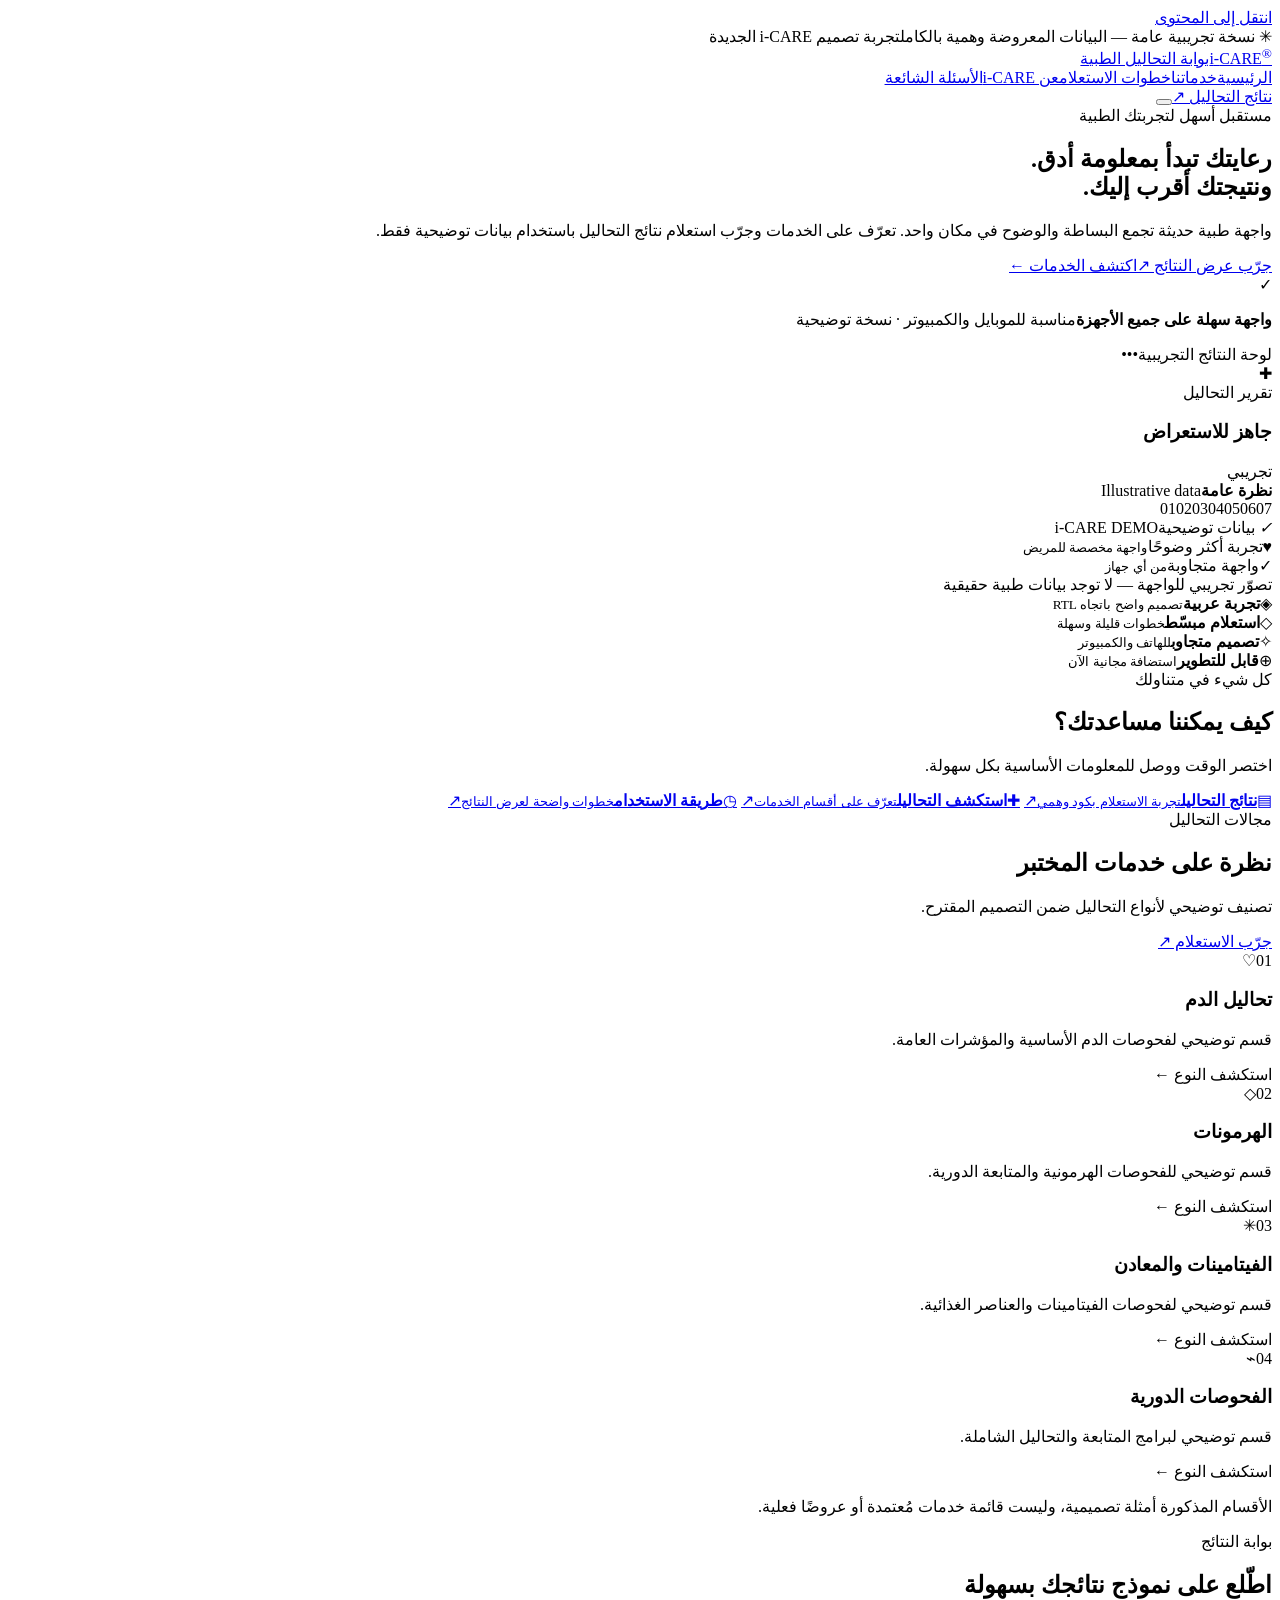
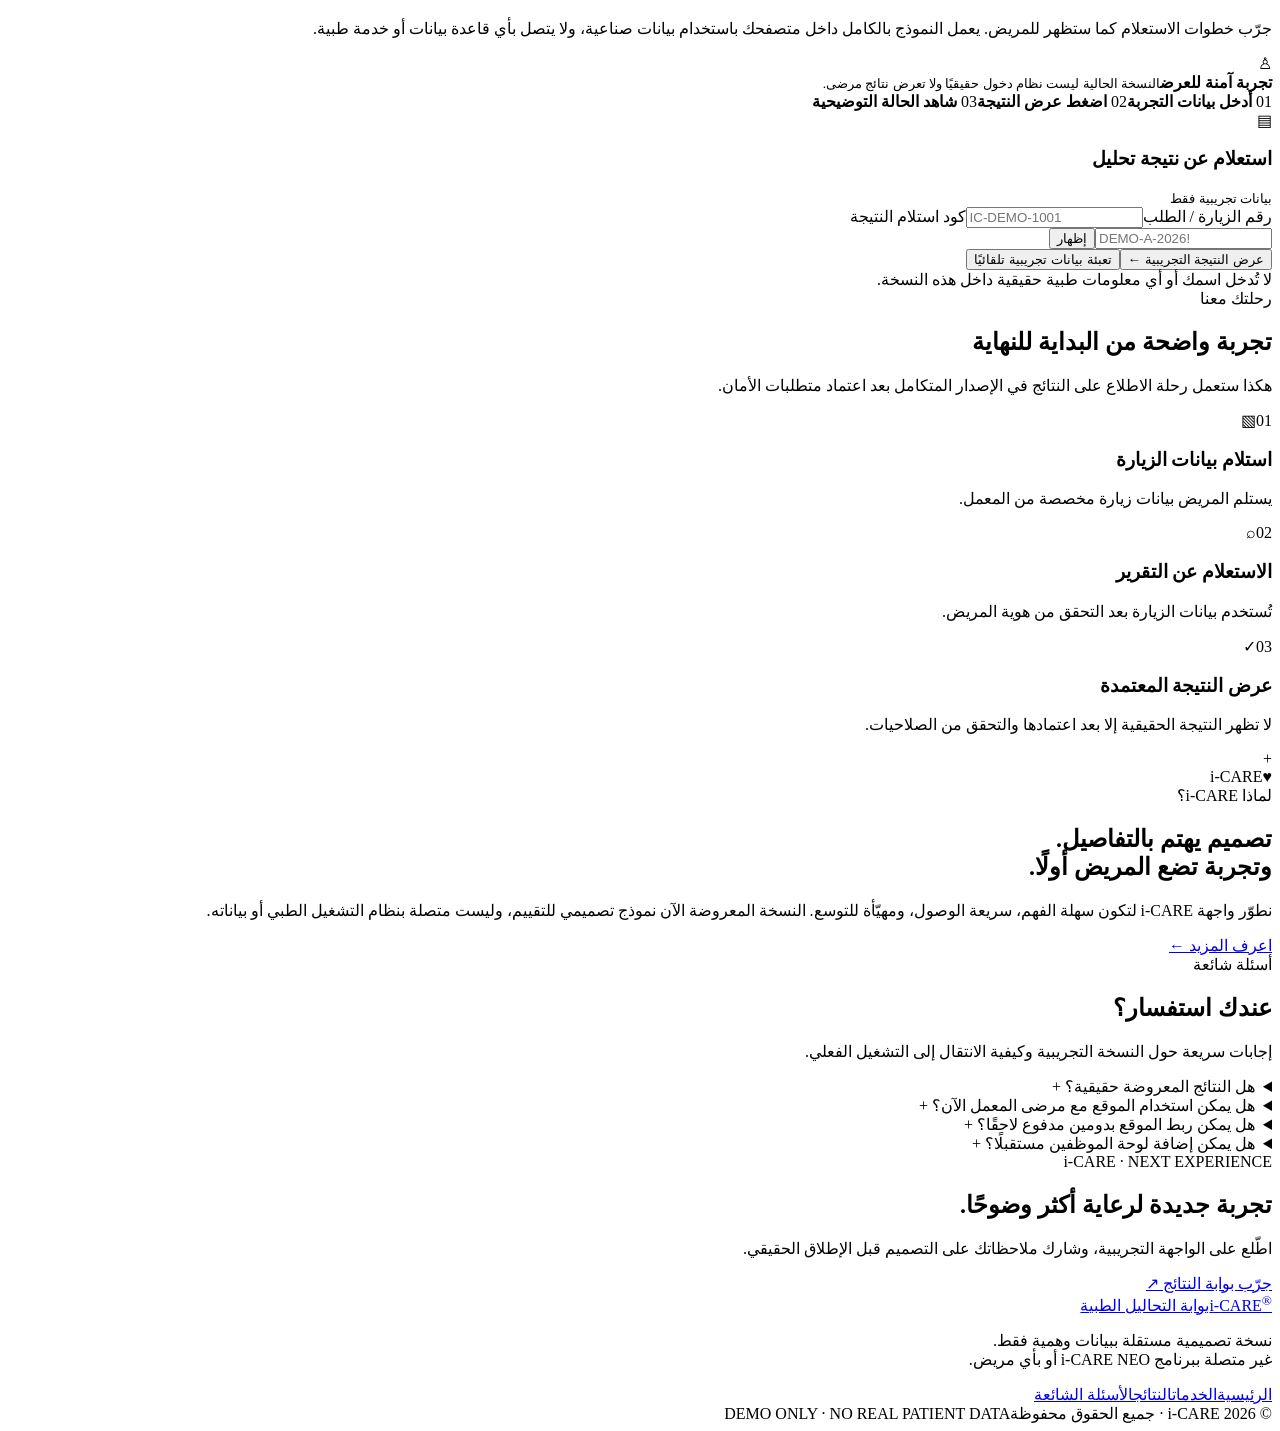
==== commit 82373732: "feat: redesign i-CARE demo as modern Arabic medical portal for Cloudflare Pages" ====
--- a/index.html
+++ b/index.html
@@ -1,192 +1,71 @@
-<!doctype html><html lang="ar" dir="rtl"><head><meta charset="utf-8"><meta name="viewport" content="width=device-width,initial-scale=1,viewport-fit=cover"><meta name="theme-color" content="#ffffff"><meta name="robots" content="noindex"><title>i-CARE | بوابة المرضى</title><link rel="icon" href="[data-uri]">
-<style>
-:root{--navy:#142B45;--blue:#3769B2;--blue-600:#2F5E9E;--blue-700:#264F88;--blue-50:#EEF3FA;--green:#23AC7E;--green-700:#0F7A5C;--green-50:#E9F6F1;--amber-700:#8A5A00;--amber-50:#FFF6E0;--red-700:#B3333F;--red-50:#FDECEE;
---bg:#FAFBFC;--surface:#fff;--text:#142B45;--text-2:#5B6B7B;--border:#E3EAF0;--border-2:#CBD6E0;--disabled:#EDF1F5;--ring:0 0 0 3px #fff,0 0 0 5px var(--blue);
---r-s:10px;--r-m:14px;--r-l:20px;--sh:0 1px 2px rgba(20,43,69,.04),0 8px 24px rgba(20,43,69,.05);--f:"IBM Plex Sans Arabic","Noto Sans Arabic","Segoe UI",Tahoma,system-ui,sans-serif}
-*{box-sizing:border-box}html{-webkit-text-size-adjust:100%}body{margin:0;font:400 16px/1.7 var(--f);color:var(--text);background:var(--bg);min-width:320px;padding-bottom:env(safe-area-inset-bottom)}
-button,input,select{font:inherit;color:inherit}button{cursor:pointer}[hidden]{display:none!important}
-.sr{position:absolute;width:1px;height:1px;overflow:hidden;clip:rect(0 0 0 0)}.ltr{direction:ltr;unicode-bidi:isolate;display:inline-block}
-:focus-visible{outline:0;box-shadow:var(--ring)}.field:focus-within{border-color:var(--blue);box-shadow:0 0 0 4px #DCE7F6}.field input:focus-visible{box-shadow:none}
-.skip{position:absolute;inset-inline-start:8px;top:-60px;background:var(--navy);color:#fff;padding:10px 14px;border-radius:var(--r-s);z-index:99}.skip:focus{top:8px}
-.demo{background:var(--green-50);color:var(--green-700);font-size:13px;text-align:center;padding:5px 12px;border-bottom:1px solid #D3EBE2}
-header.top{background:#fff;border-bottom:1px solid var(--border);position:sticky;top:0;z-index:10;padding-top:env(safe-area-inset-top)}
-.bar{max-width:1120px;margin:auto;height:60px;padding:0 20px;display:flex;align-items:center;gap:14px}
-.brand{display:flex;align-items:center;gap:12px;background:none;border:0;padding:0;border-radius:8px}.brand img{height:42px;width:auto;display:block}
-.brand i{width:1px;height:26px;background:var(--border-2)}.brand span{font-size:15px;font-weight:600;color:var(--text)}
-.sp{flex:1}.link{background:none;border:0;color:var(--blue-600);font-weight:500;font-size:15px;padding:10px 6px;border-radius:8px;min-height:44px}.link:hover{text-decoration:underline}
-main{max-width:1120px;margin:auto;padding:0 20px}
-/* patient */
-.access{max-width:440px;margin:0 auto;padding:28px 0 40px}.access h1{font-size:27px;line-height:1.5;margin:0 0 6px;font-weight:600}.access p.lead{margin:0 0 20px;color:var(--text-2);font-size:15px}
-.card{background:var(--surface);border:1px solid var(--border);border-radius:var(--r-l);box-shadow:var(--sh);padding:22px}
-.lbl{display:block;font-size:14px;font-weight:600;margin:0 0 6px}.field{display:flex;align-items:center;border:1px solid var(--border-2);border-radius:var(--r-m);background:#fff;min-height:52px;transition:border-color .15s,box-shadow .15s}
-.field input{flex:1;min-width:0;border:0;background:none;outline:0;padding:0 14px;height:50px;font-size:16px;direction:ltr;text-align:left}.field input::placeholder{color:#7C8B99}
-.field.err{border-color:var(--red-700)}.field button{border:0;background:none;width:48px;height:48px;color:var(--text-2);border-radius:12px;margin-inline-end:2px}
-.hint{font-size:13px;color:var(--text-2);margin:6px 0 0}.msg{font-size:14px;color:var(--red-700);margin:6px 0 0;display:flex;gap:6px}.grp{margin-bottom:16px}
-.btn{display:inline-flex;align-items:center;justify-content:center;gap:8px;min-height:52px;padding:0 22px;border-radius:var(--r-m);border:1px solid var(--border-2);background:#fff;font-weight:600;font-size:16px;text-decoration:none;color:var(--navy);transition:background .15s,transform .1s}
-.btn:active{transform:scale(.985)}.btn.p{background:var(--blue-600);border-color:var(--blue-600);color:#fff}.btn.p:hover{background:var(--blue-700)}.btn.w{width:100%}.btn.s{min-height:44px;font-size:14px;padding:0 14px}
-.btn[disabled]{background:var(--disabled);border-color:var(--disabled);color:#6E7C8A;cursor:not-allowed}.btn.load:before{content:"";width:16px;height:16px;border:2px solid #fff6;border-top-color:#fff;border-radius:50%;animation:sp .7s linear infinite}
-@keyframes sp{to{transform:rotate(360deg)}}
-details.help{margin-top:14px;font-size:15px}details.help summary{cursor:pointer;color:var(--blue-600);font-weight:500;min-height:44px;display:flex;align-items:center;border-radius:8px;list-style:none}details.help summary::-webkit-details-marker{display:none}
-.recpt{border:1px dashed var(--border-2);border-radius:var(--r-m);padding:14px;background:var(--bg);font-size:14px;margin-top:6px}.recpt div{display:flex;justify-content:space-between;gap:10px;padding:4px 0}.recpt small{color:var(--text-2)}
-.note{display:flex;gap:8px;align-items:center;justify-content:center;font-size:13px;color:var(--text-2);margin:16px 0 0}
-.foot{border-top:1px solid var(--border);padding:18px 20px;text-align:center;font-size:13px;color:var(--text-2)}.foot button{font-size:13px;min-height:44px}
-.demobox{margin-top:14px;font-size:13px;color:var(--text-2);border-top:1px solid var(--border);padding-top:10px}.chips{display:flex;flex-wrap:wrap;gap:6px;margin-top:6px}.chip{border:1px solid var(--border-2);background:#fff;border-radius:99px;padding:6px 12px;font-size:13px;min-height:36px}
-/* results */
-.res{max-width:560px;margin:0 auto;padding:22px 0 40px}.stat{display:flex;gap:14px;align-items:flex-start;border-radius:var(--r-l);padding:18px;border:1px solid}
-.stat h1{font-size:22px;margin:0;line-height:1.5;font-weight:600}.stat p{margin:2px 0 0;font-size:15px}.stat .ic{flex:none;width:40px;height:40px;border-radius:50%;display:grid;place-items:center;background:#fff;font-size:20px;font-weight:700}
-.ok{background:var(--green-50);border-color:#CFEADF;color:#0B5E47}.wait{background:var(--blue-50);border-color:#D4E1F3;color:#1F4A80}.bad{background:var(--red-50);border-color:#F4CFD3;color:#8E2631}.warn{background:var(--amber-50);border-color:#F1DFB0;color:var(--amber-700)}
-dl{margin:0;display:grid;grid-template-columns:1fr 1fr;gap:14px 16px}dt{font-size:13px;color:var(--text-2)}dd{margin:0;font-weight:600;font-size:15px}.res .card{margin-top:14px}
-.acts{display:grid;gap:10px;margin-top:16px}.acts.two{grid-template-columns:1fr 1fr}
-.badge{display:inline-flex;align-items:center;gap:6px;font-size:13px;font-weight:600;border-radius:99px;padding:3px 10px;white-space:nowrap}.badge:before{content:"";width:7px;height:7px;border-radius:50%;background:currentColor}
-.b-up{background:#EEF1F5;color:#47566A}.b-pen{background:var(--amber-50);color:var(--amber-700)}.b-app{background:var(--blue-50);color:#1F4A80}.b-pub{background:var(--green-50);color:var(--green-700)}.b-fail{background:var(--red-50);color:var(--red-700)}.b-rev{background:#F1EAF7;color:#5B3B7E}
-/* dialog */
-dialog{border:0;border-radius:var(--r-l);padding:0;max-width:min(560px,calc(100% - 24px));width:100%;box-shadow:0 20px 60px rgba(20,43,69,.25);color:var(--text)}dialog::backdrop{background:rgba(20,43,69,.45)}
-dialog.full{max-width:min(760px,calc(100% - 16px))}.dh{display:flex;align-items:center;justify-content:space-between;padding:14px 18px;border-bottom:1px solid var(--border)}.dh h2{margin:0;font-size:18px}.db{padding:18px;max-height:70vh;overflow:auto}
-.pdfw{background:#E9EEF3;border-radius:var(--r-m);padding:16px;overflow:auto;max-height:60vh}.pg{background:#fff;width:100%;max-width:520px;margin:auto;aspect-ratio:1/1.35;box-shadow:var(--sh);padding:7% 8%;transform-origin:top center;font-size:12px;position:relative;overflow:hidden}
-.pg h3{margin:0 0 4px;font-size:15px}.ln{height:7px;background:#E1E8EF;border-radius:4px;margin:10px 0}.wm{position:absolute;inset:0;display:grid;place-items:center;font-size:34px;font-weight:700;color:#14355B14;transform:rotate(-24deg);pointer-events:none;text-align:center}
-.tools{display:flex;gap:8px;align-items:center;margin-bottom:10px}.tools span{font-size:14px;min-width:48px;text-align:center}
-.toast{position:fixed;inset-inline:16px;bottom:calc(16px + env(safe-area-inset-bottom));max-width:420px;margin:auto;background:var(--navy);color:#fff;border-radius:var(--r-m);padding:12px 16px;font-size:14px;z-index:50}
-/* admin */
-.adm{display:grid;grid-template-columns:230px minmax(0,1fr);gap:24px;padding:20px 0 90px}nav.side{display:flex;flex-direction:column;gap:2px;position:sticky;top:80px;align-self:start}
-nav.side button{display:flex;align-items:center;gap:10px;text-align:start;background:none;border:0;border-radius:var(--r-s);padding:0 12px;min-height:44px;font-size:15px;color:var(--text-2)}nav.side button[aria-current=page]{background:var(--blue-50);color:var(--blue-700);font-weight:600}nav.side button:hover{background:#F1F5F9}
-nav.bot{display:none}.kpis{display:grid;grid-template-columns:repeat(4,1fr);gap:12px}.kpi{padding:16px}.kpi b{display:block;font-size:28px;line-height:1.2}.kpi span{font-size:13px;color:var(--text-2)}
-h2.t{font-size:20px;margin:0 0 14px}.row{display:flex;gap:10px;flex-wrap:wrap;align-items:center}.sel{border:1px solid var(--border-2);border-radius:var(--r-m);min-height:48px;padding:0 12px;background:#fff;width:100%;font-size:16px}
-table{width:100%;border-collapse:collapse;font-size:14px}th{font-size:13px;color:var(--text-2);font-weight:500;text-align:start;padding:10px 12px;border-bottom:1px solid var(--border)}td{padding:12px;border-bottom:1px solid var(--border);vertical-align:middle}tr:last-child td{border:0}
-.steps{display:flex;gap:6px;list-style:none;padding:0;margin:0 0 18px;counter-reset:s}.steps li{flex:1;font-size:13px;color:var(--text-2);border-top:3px solid var(--border);padding-top:6px}.steps li.on{border-color:var(--blue);color:var(--text);font-weight:600}.steps li.done{border-color:var(--green)}
-.drop{border:1.5px dashed var(--border-2);border-radius:var(--r-m);padding:22px;text-align:center;background:var(--bg)}.chk{display:flex;gap:8px;font-size:14px;padding:3px 0}.chk.y{color:var(--green-700)}.chk.n{color:var(--red-700)}
-@media(max-width:820px){.adm{grid-template-columns:1fr;padding-bottom:96px}nav.side{display:none}nav.bot{display:grid;grid-template-columns:repeat(5,1fr);position:fixed;inset-inline:0;bottom:0;background:#fff;border-top:1px solid var(--border);padding:4px 4px calc(4px + env(safe-area-inset-bottom));z-index:12}
-nav.bot button{background:none;border:0;min-height:52px;font-size:12px;color:var(--text-2);border-radius:10px}nav.bot button[aria-current=page]{color:var(--blue-700);font-weight:700;background:var(--blue-50)}.kpis{grid-template-columns:1fr 1fr}
-table,tbody,tr,td{display:block}thead{display:none}tr{border:1px solid var(--border);border-radius:var(--r-m);padding:10px 12px;margin-bottom:10px;background:#fff}td{border:0;padding:4px 0;display:flex;justify-content:space-between;gap:10px}td:before{content:attr(data-l);color:var(--text-2);font-size:13px}}
-.top:after{content:"";display:block;height:3px;background:linear-gradient(90deg,var(--blue),var(--green))}
-.access h1 em{font-style:normal;color:var(--blue-600)}
-.tk{display:grid;grid-template-columns:1fr 1fr;gap:6px 12px;background:#fff;border:1px solid var(--border);border-radius:var(--r-m);padding:14px 14px 10px;margin-bottom:12px;position:relative;overflow:hidden}
-.tk:before{content:"";position:absolute;inset:0 0 auto;height:3px;background:linear-gradient(90deg,var(--blue) 50%,var(--green) 50%)}
-.tk small{display:block;color:var(--text-2);font-size:12px}.tk b{font-size:14px}.tk em{grid-column:1/-1;font-style:normal;font-size:12px;color:var(--text-2);border-top:1.5px dashed var(--border-2);padding-top:6px;margin-top:4px}
-.n{display:inline-grid;place-items:center;width:18px;height:18px;border-radius:50%;background:var(--blue-50);color:var(--blue-700);font-size:11px;font-weight:700;margin-inline-end:6px}
-.tl{display:flex;list-style:none;margin:16px 0 0;padding:0;gap:4px}.tl li{flex:1;font-size:12px;color:var(--text-2);text-align:center;position:relative;padding-top:20px}
-.tl li:before{content:"";position:absolute;top:0;inset-inline:0;margin:auto;width:14px;height:14px;border-radius:50%;background:var(--border-2)}.tl li:after{content:"";position:absolute;top:6px;inset-inline-start:50%;width:100%;height:2px;background:var(--border-2);z-index:-1}.tl li:last-child:after{display:none}
-.tl li.d{color:var(--green-700)}.tl li.d:before{background:var(--green)}.tl li.d:after{background:var(--green)}.tl li.c{color:var(--blue-700);font-weight:700}.tl li.c:before{background:var(--blue);box-shadow:0 0 0 4px #DCE7F6}
-.doc{display:flex;gap:14px;align-items:center}.seal{flex:none;width:52px;height:64px;border-radius:8px;border:1px solid var(--border-2);background:linear-gradient(#fff,#F4F7FA);display:grid;place-items:center;position:relative}.seal:after{content:"✓";position:absolute;bottom:-8px;inset-inline-end:-8px;width:24px;height:24px;border-radius:50%;background:var(--green-700);color:#fff;display:grid;place-items:center;font-size:14px;font-weight:700}.seal b{font-size:11px;color:var(--blue-700)}
-.doc h2{font-size:17px;margin:0}.doc p{margin:0;font-size:13px;color:var(--text-2)}
-.kpi{border-top:3px solid var(--blue)}.kpi:nth-child(1){border-top-color:var(--green)}.kpi:nth-child(3){border-top-color:var(--red-700)}.kpi:nth-child(4){border-top-color:#C98A00}
-@media(max-height:700px){.tk em,.access p.lead{display:none}.access{padding-top:14px}}
-@media(min-width:900px){.access{padding-top:56px}.access h1{font-size:34px}}
-@media(max-width:360px){.access h1{font-size:25px}.acts.two{grid-template-columns:1fr}.brand span{font-size:14px}}
-@media(prefers-reduced-motion:reduce){*{transition:none!important;animation-duration:.01s!important}}
-</style></head><body>
-<a class="skip" href="#main">انتقل إلى المحتوى</a>
-<div class="demo" role="note">نسخة تجريبية · بيانات اصطناعية · غير متصلة بالمعمل</div>
-<header class="top"><div class="bar"><button class="brand" id="home" aria-label="i-CARE بوابة المرضى — الرئيسية"><img src="[data-uri]" alt="i-care" width="36" height="42"><i aria-hidden="true"></i><span>بوابة المرضى</span></button><span class="sp"></span><button class="link" id="hb">مساعدة</button><button class="link" id="lo" hidden>خروج</button></div></header>
-<main id="main" tabindex="-1"></main>
-<dialog id="dlg" aria-labelledby="dt"></dialog><div class="toast" id="toast" role="status" hidden></div>
-<script>
-const $=(s,r=document)=>r.querySelector(s),main=$('#main'),dlg=$('#dlg');
-const DEMO={'IC-DEMO-1001':{c:'DEMO-A-2026!',s:'ready',n:'مريض تجريبي (أ)',d:'2026-10-27',b:'فرع تجريبي — المقر الرئيسي'},'IC-DEMO-2002':{c:'DEMO-B-2026!',s:'pending',n:'مريض تجريبي (ب)',d:'2026-10-29',b:'فرع تجريبي — المقر الرئيسي'},'IC-DEMO-3003':{c:'DEMO-C-2026!',s:'revoked',n:'مريض تجريبي (ج)',d:'2026-10-20',b:'فرع تجريبي — المقر الرئيسي'}};
-let sess=null,tries=0,tab='home',step=1,up={visit:'',file:null};
-const toast=m=>{const t=$('#toast');t.textContent=m;t.hidden=false;clearTimeout(toast.t);toast.t=setTimeout(()=>t.hidden=true,3500)};
-const norm=s=>s.replace(/[\u0660-\u0669]/g,d=>d.charCodeAt(0)-1632).replace(/\s+/g,'').toUpperCase();
-function setHeader(){$('#lo').hidden=!sess;$('#hb').hidden=!!sess&&0}
-/* ---------- patient login ---------- */
-function login(){setHeader();document.title='i-CARE | بوابة المرضى';main.innerHTML=`<section class="access"><h1>نتائج تحاليلك، <em>بكل سهولة</em></h1><p class="lead">أدخل رقم الزيارة وكود الاستلام المطبوعين على إيصال المعمل.</p>
-<div class="tk" aria-hidden="true"><div><small><i class="n">١</i>رقم الزيارة</small><b class="ltr">IC-2026-000154</b></div><div><small><i class="n">٢</i>كود الاستلام</small><b class="ltr">••••-••••</b></div><em>هكذا يظهر على إيصالك — مثال بيانات خيالية</em></div><form class="card" id="f" novalidate><div class="grp"><label class="lbl" for="v"><i class="n" aria-hidden="true">١</i>رقم الزيارة / الطلب</label><div class="field" id="fv"><input id="v" inputmode="text" autocapitalize="characters" autocomplete="off" spellcheck="false" enterkeyhint="next" placeholder="IC-2026-000154" aria-describedby="ev"></div><p class="msg" id="ev" hidden></p></div>
-<div class="grp"><label class="lbl" for="c"><i class="n" aria-hidden="true">٢</i>كود استلام النتائج</label><div class="field" id="fc"><input id="c" type="password" autocomplete="off" spellcheck="false" enterkeyhint="go" aria-describedby="ec"><button type="button" id="eye" aria-pressed="false" aria-label="إظهار الكود"><svg width="22" height="22" viewBox="0 0 24 24" fill="none" stroke="currentColor" stroke-width="1.8" aria-hidden="true"><path d="M2 12s4-7 10-7 10 7 10 7-4 7-10 7S2 12 2 12z"/><circle cx="12" cy="12" r="3"/></svg></button></div><p class="msg" id="ec" hidden></p></div>
-<p class="msg" id="eg" role="alert" hidden></p><button class="btn p w" id="go" type="submit">عرض النتيجة</button>
-<details class="help"><summary>أين أجد رقم الزيارة وكود الاستلام؟</summary><div class="recpt" aria-label="مثال توضيحي بيانات خيالية"><small>مثال توضيحي — بيانات خيالية</small><div><span>رقم الزيارة</span><b class="ltr">IC-2026-000154</b></div><div><span>كود الاستلام</span><b class="ltr">XXXX-XXXX</b></div><small>تجده أسفل الإيصال. إن فقدته، تواصل مع الفرع.</small></div></details>
-<p class="note">🔒 لا تظهر النتيجة إلا بعد التحقق من بيانات الزيارة</p></form>
-<div class="demobox"><b>للتجربة فقط:</b> اختر حالة لتعبئة بيانات اصطناعية<div class="chips"><button class="chip" data-d="IC-DEMO-1001">نتيجة جاهزة</button><button class="chip" data-d="IC-DEMO-2002">قيد التجهيز</button><button class="chip" data-d="IC-DEMO-3003">تقرير ملغى</button><button class="chip" data-x="expired">جلسة منتهية</button><button class="chip" data-x="error">خطأ مؤقت</button><button class="chip" id="adm">لوحة الموظفين</button></div></div></section>`;
-const v=$('#v'),c=$('#c');
-const err=(id,box,t)=>{const e=$('#'+id);e.hidden=!t;e.textContent=t||'';$('#'+box).classList.toggle('err',!!t)};
-v.addEventListener('paste',e=>{e.preventDefault();v.value=norm((e.clipboardData.getData('text')||''));});
-v.addEventListener('keydown',e=>{if(e.key==='Enter'){e.preventDefault();c.focus()}});
-$('#eye').onclick=e=>{const s=c.type==='password';c.type=s?'text':'password';e.currentTarget.setAttribute('aria-pressed',s);e.currentTarget.setAttribute('aria-label',s?'إخفاء الكود':'إظهار الكود')};
-document.querySelectorAll('[data-d]').forEach(b=>b.onclick=()=>{v.value=b.dataset.d;c.value=DEMO[b.dataset.d].c;c.focus()});
-document.querySelectorAll('[data-x]').forEach(b=>b.onclick=()=>result(b.dataset.x));
-$('#adm').onclick=()=>{tab='home';admin()};
-$('#f').onsubmit=async e=>{e.preventDefault();const id=norm(v.value),code=c.value.trim();let bad=0;
- err('ev','fv',!id?'أدخل رقم الزيارة.':!/^IC-[A-Z0-9-]{4,}$/.test(id)?'الصيغة غير صحيحة. مثال: IC-2026-000154':'');err('ec','fc',!code?'أدخل كود الاستلام.':'');
- if(!id||!code||!/^IC-[A-Z0-9-]{4,}$/.test(id)){(!id||!/^IC-/.test(id)?v:c).focus();return}
- const g=$('#go'),eg=$('#eg');eg.hidden=true;if(g.disabled)return;g.disabled=true;g.classList.add('load');g.setAttribute('aria-busy','true');g.textContent='جارٍ التحقق…';
- await new Promise(r=>setTimeout(r,800));const d=DEMO[id];g.disabled=false;g.classList.remove('load');g.removeAttribute('aria-busy');g.textContent='عرض النتيجة';
- if(tries>=5){eg.hidden=false;eg.textContent='تعذّر الدخول مؤقتًا. حاول لاحقًا أو تواصل مع الفرع.';return}
- if(d&&d.c===code){tries=0;sess={id,...d};result(d.s)}else{tries++;eg.hidden=false;eg.textContent='تعذّر التحقق من البيانات. راجع الإيصال وحاول مرة أخرى.';eg.focus&&0}};
-v.focus({preventScroll:true})}
-/* ---------- results ---------- */
-function result(st){setHeader();const s=sess||{id:'IC-DEMO-1001',n:'مريض تجريبي (أ)',d:'2026-10-27',b:'فرع تجريبي — المقر الرئيسي'};if(st!=='expired'&&st!=='error')sess=sess||s;setHeader();
-const M={ready:['ok','✓','نتيجتك جاهزة','تقريرك معتمد ويمكنك تحميله الآن.'],pending:['wait','…','نتيجتك قيد التجهيز','لم يكتمل اعتماد التقرير بعد. سنعرضه هنا فور اعتماده.'],revoked:['warn','!','التقرير غير متاح حاليًا','تم إيقاف عرض هذا التقرير. تواصل مع الفرع للاستفسار.'],expired:['warn','⏱','انتهت جلسة الدخول','لحمايتك، أنهينا الجلسة تلقائيًا. أدخل بياناتك مرة أخرى.'],error:['bad','!','تعذّر الاتصال بالخدمة','حدث خطأ مؤقت. لا تقلق، بياناتك لم تتأثر. حاول بعد قليل.']}[st];
-document.title='i-CARE | '+M[2];
-let h=`<section class="res"><div class="stat ${M[0]}" role="status"><div class="ic" aria-hidden="true">${M[1]}</div><div><h1 tabindex="-1" id="h1">${M[2]}</h1><p>${M[3]}</p></div></div>`;
-if(st==='ready'||st==='pending'){const k=st==='ready'?4:2;h+=`<ol class="tl card" aria-label="مراحل التقرير" style="display:flex;padding:16px 12px 12px">${['تسجيل الزيارة','بانتظار الاعتماد','اعتُمد التقرير','متاح للتحميل'].map((x,i)=>`<li class="${st==='ready'||i<1?'d':i===1?'c':''}" ${i===(st==='ready'?3:1)?'aria-current="step"':''}>${x}</li>`).join('')}</ol>`}
-if(st==='ready')h+=`<div class="card doc"><div class="seal" aria-hidden="true"><b>PDF</b></div><div><h2>تقرير النتائج المعتمد</h2><p>نسخة أصلية غير معدّلة · إصدار 2 · عرض تجريبي</p></div></div>`;
-if(['ready','pending','revoked'].includes(st))h+=`<div class="card"><dl><div><dt>اسم المريض</dt><dd>${s.n}</dd></div><div><dt>رقم الزيارة</dt><dd class="ltr">${s.id}</dd></div><div><dt>تاريخ الزيارة</dt><dd class="ltr">${s.d}</dd></div><div><dt>الفرع</dt><dd>${s.b}</dd></div></dl></div>`;
-h+=`<div class="acts ${st==='ready'?'two':''}">`;
-if(st==='ready')h+=`<button class="btn p" id="dl" style="grid-column:1/-1">تحميل التقرير PDF</button><button class="btn" id="pv">معاينة التقرير</button><button class="btn" id="out">إنهاء الجلسة</button>`;
-else if(st==='pending')h+=`<button class="btn p" id="rf">تحديث الحالة</button><button class="btn" id="out">إنهاء الجلسة</button>`;
-else if(st==='error')h+=`<button class="btn p" id="rt">إعادة المحاولة</button>`;
-else if(st==='expired')h+=`<button class="btn p" id="out">تسجيل الدخول مرة أخرى</button>`;
-else h+=`<button class="btn" id="hp">كيف أتواصل مع الفرع؟</button><button class="btn" id="out">إنهاء الجلسة</button>`;
-h+=`</div>`;if(st==='ready')h+=`<p class="note">هذه نسخة PDF تجريبية خالية من أي نتائج طبية.</p>`;main.innerHTML=h+'</section>';if(st==='expired')sess=null,setHeader();
-$('#h1').focus({preventScroll:true});
-const on=(i,f)=>{const e=$('#'+i);if(e)e.onclick=f};on('out',()=>{sess=null;login()});on('rt',()=>result('ready'));on('rf',()=>{toast('لا تزال النتيجة قيد التجهيز.')});on('hp',help);on('pv',preview);
-on('dl',async()=>{const b=$('#dl');b.disabled=true;b.textContent='جارٍ التحميل…';await new Promise(r=>setTimeout(r,600));
- const pdf='%PDF-1.4\n1 0 obj<</Type/Catalog/Pages 2 0 R>>endobj\n2 0 obj<</Type/Pages/Kids[3 0 R]/Count 1>>endobj\n3 0 obj<</Type/Page/Parent 2 0 R/MediaBox[0 0 300 120]/Contents 4 0 R/Resources<</Font<</F1 5 0 R>>>>>>endobj\n4 0 obj<</Length 52>>stream\nBT /F1 14 Tf 20 60 Td (SYNTHETIC DEMO REPORT) Tj ET\nendstream endobj\n5 0 obj<</Type/Font/Subtype/Type1/BaseFont/Helvetica>>endobj\ntrailer<</Root 1 0 R/Size 6>>\n%%EOF';
- const a=document.createElement('a');a.href=URL.createObjectURL(new Blob([pdf],{type:'application/pdf'}));a.download='iCARE-demo-report.pdf';a.click();b.disabled=false;b.textContent='تحميل التقرير PDF';toast('تم تنزيل ملف تجريبي.')})}
-/* ---------- dialogs ---------- */
-function open(html,full){dlg.className=full?'full':'';dlg.innerHTML=html;dlg.showModal();dlg.querySelectorAll('[data-close]').forEach(b=>b.onclick=()=>dlg.close())}
-function help(){open(`<div class="dh"><h2 id="dt">مساعدة</h2><button class="btn s" data-close>إغلاق</button></div><div class="db"><p><b>أين أجد بيانات الدخول؟</b><br>رقم الزيارة وكود الاستلام مطبوعان على إيصال المعمل.</p><p><b>فقدت الإيصال؟</b><br>تواصل مع الفرع الذي أجريت فيه التحاليل برقمك الشخصي.</p><p class="hint">لا تشارك الكود مع أحد. لا يطلب المعمل الكود عبر الرسائل.</p></div>`)}
-let z=1;function preview(){z=1;open(`<div class="dh"><h2 id="dt">معاينة التقرير</h2><button class="btn s" data-close>إغلاق</button></div><div class="db"><div class="tools" role="group" aria-label="أدوات العرض"><button class="btn s" id="zo" aria-label="تصغير">−</button><span id="zv" aria-live="polite">100%</span><button class="btn s" id="zi" aria-label="تكبير">+</button></div><div class="pdfw" tabindex="0" aria-label="معاينة التقرير التجريبي"><div class="pg" id="pg"><h3>تقرير تجريبي</h3><small>بيانات اصطناعية — ليس تقريرًا طبيًا</small><div class="ln" style="width:80%"></div><div class="ln"></div><div class="ln" style="width:65%"></div><div class="ln" style="width:90%"></div><div class="wm">SYNTHETIC<br>DEMO</div></div></div></div>`,1);
-const u=d=>{z=Math.min(2,Math.max(.6,z+d));$('#pg').style.transform=`scale(${z})`;$('#pg').style.marginBottom=(z-1)*60+'%';$('#zv').textContent=Math.round(z*100)+'%'};$('#zi').onclick=()=>u(.2);$('#zo').onclick=()=>u(-.2)}
-/* ---------- admin ---------- */
-const ST={up:['b-up','مرفوع'],pen:['b-pen','بانتظار المراجعة'],app:['b-app','معتمد'],pub:['b-pub','منشور'],fail:['b-fail','فشل'],rev:['b-rev','ملغى']};
-const bg=k=>`<span class="badge ${ST[k][0]}">${ST[k][1]}</span>`;
-const V=[['IC-DEMO-1001','pub','v2','قبل ساعة'],['IC-DEMO-2002','pen','v1','قبل 20 د'],['IC-DEMO-4004','app','v1','قبل 5 د'],['IC-DEMO-5005','fail','—','قبل 12 د'],['IC-DEMO-3003','rev','v1','أمس'],['IC-DEMO-6006','up','v1','الآن']];
-const tbl=r=>`<table><thead><tr><th>الزيارة</th><th>الحالة</th><th>الإصدار</th><th>آخر تحديث</th></tr></thead><tbody>${r.map(x=>`<tr><td data-l="الزيارة"><b class="ltr">${x[0]}</b></td><td data-l="الحالة">${bg(x[1])}</td><td data-l="الإصدار">${x[2]}</td><td data-l="آخر تحديث">${x[3]}</td></tr>`).join('')}</tbody></table>`;
-const TABS=[['home','الرئيسية'],['rep','التقارير'],['up','الرفع اليدوي'],['sync','المزامنة'],['rev','مراجعة التقارير'],['log','سجل العمليات'],['usr','المستخدمون والصلاحيات'],['set','الإعدادات']];
-ST.rej=['b-fail','مرفوض'];let cor={visit:'',step:1,file:null,reason:'',ref:'',ok:false};
-const LG=[['10:42','مراجع (تجريبي)','اعتماد','IC-DEMO-4004'],['10:15','موظف رفع (تجريبي)','رفع يدوي','IC-DEMO-6006'],['09:58','النظام','فشل مزامنة','IC-DEMO-5005'],['أمس','مسؤول (تجريبي)','إلغاء نشر','IC-DEMO-3003']];
-const addLog=(a,v)=>LG.unshift(['الآن','مستخدم تجريبي',a,v]);
-const T=(h,r)=>`<table><thead><tr>${h.map(x=>`<th>${x}</th>`).join('')}</tr></thead><tbody>${r.map(c=>`<tr>${c.map((x,i)=>`<td data-l="${h[i]}">${x}</td>`).join('')}</tr>`).join('')}</tbody></table>`;
-const RS=['خطأ في بيانات التقرير','إعادة اعتماد طبي','تحديث تنسيق الملف'];
-function admin(){setHeader();$('#lo').hidden=false;$('#lo').onclick=()=>{sess=null;login()};document.title='i-CARE Portal Admin';
-const nav=cl=>`<nav class="${cl}" aria-label="التنقل الإداري">${TABS.slice(0,cl==='bot'?4:99).map(t=>`<button data-t="${t[0]}" ${t[0]===tab||(tab==='corr'&&t[0]==='rep')?'aria-current="page"':''}>${t[1]}</button>`).join('')}${cl==='bot'?'<button id="more" aria-haspopup="dialog">المزيد</button>':''}</nav>`;
-let b='';
-if(tab==='home')b=`<h2 class="t">لوحة المتابعة</h2><div class="kpis"><div class="card kpi"><b>128</b><span>منشورة</span></div><div class="card kpi"><b>7</b><span>قيد المراجعة</span></div><div class="card kpi"><b style="color:var(--red-700)">2</b><span>فشل مزامنة</span></div><div class="card kpi"><b>3</b><span>رفع يدوي معلّق</span></div></div><div class="card" style="margin-top:14px"><label class="lbl" for="q">بحث برقم الزيارة</label><input class="sel" id="q" dir="ltr" placeholder="IC-DEMO-…"></div><div class="card" style="margin-top:14px"><h3 style="margin:0 0 8px;font-size:16px">آخر النشاط</h3><div id="tb">${tbl(V)}</div></div>`;
-if(tab==='rep')b=`<h2 class="t">التقارير</h2><div class="card">${T(['الزيارة','الحالة','الإصدار','إجراء'],V.map(x=>[`<b class="ltr">${x[0]}</b>`,bg(x[1]),x[2],x[1]==='pub'?`<button class="btn s" data-cor="${x[0]}">تصحيح</button>`:'—']))}</div><p class="hint">التصحيح متاح للتقارير المنشورة فقط، ويمرّ بمراجعة ثم نشر.</p>`;
-if(tab==='sync')b=`<h2 class="t">المزامنة</h2><div class="card"><p style="margin:0"><span class="badge b-pen">غير متصل — المحرك لم يُنفَّذ بعد</span></p><p class="hint">هذه الشاشة نموذج واجهة فقط. لا توجد مزامنة فعلية مع i-CARE NEO.</p></div><div class="card" style="margin-top:14px"><h3 style="margin:0 0 8px;font-size:16px">مهام فاشلة (اصطناعية)</h3>${tbl([['IC-DEMO-5005','fail','محاولة 3/5','تالية: 10 د'],['IC-DEMO-7007','fail','محاولة 5/5','متوقفة']])}<button class="btn s" id="rtry" style="margin-top:8px">إعادة المحاولة</button></div>`;
-if(tab==='corr'){const v=V.find(x=>x[0]===cor.visit),S=['الإصدار الحالي','التحقق من البديل','المراجعة','النشر'],nx='v'+((parseInt(v[2].slice(1))||1)+1);
-b=`<h2 class="t">تصحيح التقرير <span class="ltr">${v[0]}</span></h2><ol class="steps">${S.map((s,i)=>`<li class="${i+1===cor.step?'on':i+1<cor.step?'done':''}" ${i+1===cor.step?'aria-current="step"':''}>${s}</li>`).join('')}</ol><div class="card">`;
-if(cor.step===1)b+=`<dl><div><dt>الإصدار المنشور</dt><dd>${v[2]}</dd></div><div><dt>الحالة</dt><dd>${bg(v[1])}</dd></div><div><dt>بصمة الملف</dt><dd class="ltr">a3f9…c71e (تجريبي)</dd></div><div><dt>آخر تحديث</dt><dd>${v[3]}</dd></div></dl><div class="grp" style="margin-top:16px"><label class="lbl" for="rs">سبب التصحيح</label><select class="sel" id="rs"><option value="">اختر…</option>${RS.map(r=>`<option ${cor.reason===r?'selected':''}>${r}</option>`).join('')}</select></div><div class="acts two"><button class="btn" id="cx">إلغاء</button><button class="btn p" id="c1">التالي</button></div>`;
-if(cor.step===2){const f=cor.file,oT=f&&f.type==='application/pdf',oS=f&&f.size<10e6,oR=cor.ref.length>=6;b+=`<div class="drop"><label class="lbl" for="cf">ملف PDF البديل</label><input type="file" id="cf" accept="application/pdf"></div>${f?`<div class="chk ${oT?'y':'n'}">${oT?'✓':'✕'} النوع PDF</div><div class="chk ${oS?'y':'n'}">${oS?'✓':'✕'} الحجم أقل من 10MB</div>`:''}<div class="grp" style="margin-top:14px"><label class="lbl" for="cr">مرجع الاعتماد الطبي</label><div class="field"><input id="cr" value="${cor.ref}" autocomplete="off"></div><p class="hint">نموذج تجريبي: في الإنتاج يُتحقق من الاعتماد من i-CARE NEO وليس نصًا يدويًا.</p></div><div class="acts two"><button class="btn" id="cb">رجوع</button><button class="btn p" id="c2" ${oT&&oS&&oR?'':'disabled'}>التالي</button></div>`}
-if(cor.step===3)b+=`${T(['البند','الحالي','الجديد'],[['الإصدار',v[2],nx],['الملف','—',`<span class="ltr">${cor.file.name}</span>`],['السبب','—',cor.reason],['مرجع الاعتماد','—',`<span class="ltr">${cor.ref}</span>`]])}<div class="acts two"><button class="btn" id="cb">رجوع</button><button class="btn p" id="c3">متابعة للنشر</button></div>`;
-if(cor.step===4)b+=`<p>سيصبح <b>${nx}</b> هو الإصدار الذي يراه المريض، ويُحفظ <b>${v[2]}</b> في السجل دون عرضه.</p><label class="chk"><input type="checkbox" id="ck"> أفهم أن هذا الإجراء يغيّر ما يراه المريض</label><div class="acts two"><button class="btn" id="cb">رجوع</button><button class="btn p" id="c4" disabled>نشر الإصدار (تجريبي)</button></div>`;
-b+='</div>'}
-if(tab==='rev'){const Q=V.filter(x=>['pen','up','app'].includes(x[1]));b=`<h2 class="t">مراجعة التقارير</h2>`+(Q.length?Q.map(x=>`<div class="card" style="margin-bottom:10px"><div class="row"><b class="ltr">${x[0]}</b>${bg(x[1])}<span class="hint" style="margin:0">${x[2]} · ${x[3]}</span></div><div class="acts two">${x[1]==='app'?`<button class="btn p" data-pb="${x[0]}" style="grid-column:1/-1">نشر للمريض</button>`:`<button class="btn p" data-ap="${x[0]}">اعتماد</button><button class="btn" data-rj="${x[0]}">رفض</button>`}</div></div>`).join(''):`<div class="card"><p style="margin:0">لا توجد تقارير بانتظار المراجعة.</p></div>`)}
-if(tab==='log')b=`<h2 class="t">سجل العمليات</h2><div class="card"><input class="sel" id="lq" placeholder="بحث بالزيارة أو الإجراء" aria-label="بحث في السجل"><div id="lt" style="margin-top:10px">${T(['الوقت','المستخدم','الإجراء','الزيارة'],LG.map(r=>[r[0],r[1],r[2],`<span class="ltr">${r[3]}</span>`]))}</div></div><p class="hint">سجل تجريبي في الذاكرة. الإنتاج يتطلب سجلًا مقاوِمًا للعبث.</p>`;
-if(tab==='usr')b=`<h2 class="t">المستخدمون والصلاحيات</h2><div class="card">${T(['الدور','رفع','مراجعة','نشر','إلغاء','إدارة'],[['موظف رفع','✓','—','—','—','—'],['مراجع','—','✓','—','—','—'],['مسؤول معمل','✓','✓','✓','✓','—'],['مسؤول النظام','—','—','—','—','✓']])}</div><p class="hint">فصل المهام: من يرفع لا يعتمد. عرض فقط في النموذج التجريبي.</p>`;
-if(tab==='set')b=`<h2 class="t">الإعدادات</h2><div class="card">${T(['الإعداد','القيمة'],[['مهلة الجلسة','10 دقائق'],['حد محاولات الدخول','5 ثم قفل مؤقت'],['أقصى حجم PDF','10MB'],['عرض الإصدارات القديمة للمريض','لا'],['مشاركة عامة للتقارير','معطّلة دائمًا']])}</div><p class="hint">للقراءة فقط في النموذج التجريبي.</p>`;
-if(tab==='up'){const S=['اختيار الزيارة','التحقق من الملف','المراجعة','النشر'];
-b=`<h2 class="t">رفع يدوي</h2><ol class="steps">${S.map((s,i)=>`<li class="${i+1===step?'on':i+1<step?'done':''}" ${i+1===step?'aria-current="step"':''}>${s}</li>`).join('')}</ol><div class="card">`;
-if(step===1)b+=`<label class="lbl" for="sv">الزيارة</label><select class="sel" id="sv"><option value="">اختر…</option>${V.filter(x=>x[1]!=='rev').map(x=>`<option ${up.visit===x[0]?'selected':''}>${x[0]}</option>`).join('')}</select><div class="acts"><button class="btn p" id="n1">التالي</button></div>`;
-if(step===2){const f=up.file,okT=f&&f.type==='application/pdf',okS=f&&f.size<10e6;b+=`<div class="drop"><label class="lbl" for="pf">ملف PDF المعتمد من i-CARE</label><input type="file" id="pf" accept="application/pdf"></div>${f?`<div class="chk ${okT?'y':'n'}">${okT?'✓':'✕'} النوع PDF</div><div class="chk ${okS?'y':'n'}">${okS?'✓':'✕'} الحجم أقل من 10MB</div>`:''}<div class="acts two"><button class="btn" id="b">رجوع</button><button class="btn p" id="n2" ${okT&&okS?'':'disabled'}>التالي</button></div>`}
-if(step===3){const v=V.find(x=>x[0]===up.visit),ap=v&&['app','pub'].includes(v[1]);b+=`<dl><div><dt>الزيارة</dt><dd class="ltr">${up.visit}</dd></div><div><dt>الملف</dt><dd class="ltr">${up.file.name}</dd></div><div><dt>حالة الاعتماد</dt><dd>${bg(v[1])}</dd></div></dl>${ap?'':`<p class="msg" role="alert">لا يمكن النشر قبل اعتماد التقرير. سيُرسل للمراجعة فقط.</p>`}<div class="acts two"><button class="btn" id="b">رجوع</button><button class="btn p" id="n3">${ap?'متابعة للنشر':'إرسال للمراجعة'}</button></div>`}
-if(step===4){const v=V.find(x=>x[0]===up.visit),ap=['app','pub'].includes(v[1]);b+=`<p>${ap?'سيُنشر الإصدار الجديد ويُحفظ القديم في السجل.':'تم الرفع. التقرير بانتظار المراجعة ولن يظهر للمريض.'}</p><div class="acts"><button class="btn p" id="n4">${ap?'نشر (تجريبي)':'تم'}</button></div>`}
-b+='</div>'}
-main.innerHTML=`<div class="adm">${nav('side')}<section>${b}</section></div>${nav('bot')}`;
-document.querySelectorAll('[data-t]').forEach(x=>x.onclick=()=>{tab=x.dataset.t;admin()});
-const on=(i,f)=>{const e=$('#'+i);if(e)e.onclick=f},go=n=>{step=n;admin()};
-on('n1',()=>{up.visit=$('#sv').value;up.visit?go(2):toast('اختر زيارة أولًا')});on('b',()=>go(step-1));on('n2',()=>go(3));on('n3',()=>go(4));on('n4',()=>{toast('تم (محاكاة). لم يُرسل أي ملف.');step=1;up={visit:'',file:null};admin()});on('rtry',()=>toast('تمت جدولة إعادة المحاولة (محاكاة).'));
-document.querySelectorAll('[data-cor]').forEach(x=>x.onclick=()=>{cor={visit:x.dataset.cor,step:1,file:null,reason:'',ref:'',ok:false};tab='corr';admin()});
-const cs=n=>{cor.step=n;admin()};on('cx',()=>{tab='rep';admin()});on('cb',()=>cs(cor.step-1));
-on('c1',()=>{cor.reason=$('#rs').value;cor.reason?cs(2):toast('اختر سبب التصحيح')});on('c2',()=>cs(3));on('c3',()=>cs(4));
-const cf=$('#cf'),cr=$('#cr');if(cr)cr.oninput=()=>{cor.ref=cr.value.trim();$('#c2').disabled=!(cor.file&&cor.file.type==='application/pdf'&&cor.file.size<10e6&&cor.ref.length>=6)};
-if(cf)cf.onchange=()=>{cor.ref=$('#cr').value.trim();cor.file=cf.files[0]||null;admin()};
-const ck=$('#ck');if(ck)ck.onchange=()=>{$('#c4').disabled=!ck.checked};
-on('c4',()=>{const v=V.find(x=>x[0]===cor.visit);v[2]='v'+((parseInt(v[2].slice(1))||1)+1);v[3]='الآن';addLog('نشر نسخة مصححة',v[0]);toast('تم النشر (محاكاة). لم يُرسل أي ملف.');tab='rep';admin()});
-const st=(a,s,l)=>document.querySelectorAll(a).forEach(x=>x.onclick=()=>{const v=V.find(y=>y[0]===x.dataset[a.slice(6,8)]);v[1]=s;v[3]='الآن';addLog(l,v[0]);admin()});
-st('[data-ap]','app','اعتماد');st('[data-rj]','rej','رفض');st('[data-pb]','pub','نشر');
-const lq=$('#lq');if(lq)lq.oninput=()=>{const k=lq.value.trim().toUpperCase();$('#lt').innerHTML=T(['الوقت','المستخدم','الإجراء','الزيارة'],LG.filter(r=>(r[2]+r[3]).toUpperCase().includes(k)).map(r=>[r[0],r[1],r[2],`<span class="ltr">${r[3]}</span>`]))};
-on('more',()=>{open(`<div class="dh"><h2 id="dt">المزيد</h2><button class="btn s" data-close>إغلاق</button></div><div class="db" style="display:grid;gap:8px">${TABS.slice(4).map(x=>`<button class="btn" data-t2="${x[0]}">${x[1]}</button>`).join('')}</div>`);dlg.querySelectorAll('[data-t2]').forEach(x=>x.onclick=()=>{dlg.close();tab=x[ 'dataset'].t2;admin()})});
-const pf=$('#pf');if(pf)pf.onchange=()=>{up.file=pf.files[0]||null;admin();};
-const q=$('#q');if(q)q.oninput=()=>{const t=q.value.trim().toUpperCase();$('#tb').innerHTML=tbl(V.filter(x=>x[0].includes(t)))}}
-$('#home').onclick=()=>sess?result(sess.s):login();$('#hb').onclick=help;
-login();
-</script></body></html>+<!doctype html>
+<html lang="ar" dir="rtl">
+<head>
+  <meta charset="utf-8">
+  <meta name="viewport" content="width=device-width,initial-scale=1">
+  <meta name="theme-color" content="#0b385a">
+  <meta name="robots" content="noindex,nofollow,noarchive">
+  <meta name="description" content="i-CARE — تجربة تصميم بوابة التحاليل الطبية. جميع البيانات والنتائج الظاهرة وهمية.">
+  <title>i-CARE | بوابة التحاليل الطبية — عرض تجريبي</title>
+  <link rel="stylesheet" href="./style.css">
+  <script src="./app.js" defer></script>
+</head>
+<body>
+  <a class="skip-link" href="#content">انتقل إلى المحتوى</a>
+  <div class="top-strip"><div class="wrap strip-inner"><span>✳ نسخة تجريبية عامة — البيانات المعروضة وهمية بالكامل</span><span class="strip-alt">تجربة تصميم i-CARE الجديدة</span></div></div>
+  <header class="site-header" id="top"><div class="wrap header-inner">
+    <a class="brand" href="#top" aria-label="i-CARE الرئيسية"><span class="brand-title" dir="ltr">i<span>-</span>CARE<sup>®</sup></span><span class="brand-caption">بوابة التحاليل الطبية</span></a>
+    <nav class="main-nav" id="mainNav" aria-label="القائمة الرئيسية">
+      <a href="#top" class="active">الرئيسية</a><a href="#services">خدماتنا</a><a href="#steps">خطوات الاستعلام</a><a href="#about">عن i-CARE</a><a href="#faq">الأسئلة الشائعة</a>
+    </nav>
+    <div class="header-actions"><a class="button btn-small" href="#results">نتائج التحاليل <span aria-hidden="true">↗</span></a><button class="menu-toggle" aria-expanded="false" aria-controls="mainNav" aria-label="فتح القائمة" type="button"><span></span><span></span><span></span></button></div>
+  </div></header>
+  <main id="content">
+    <section class="hero" aria-labelledby="heroTitle">
+      <div class="hero-ambient ambient-one"></div><div class="hero-ambient ambient-two"></div>
+      <div class="wrap hero-inner">
+        <div class="hero-copy">
+          <div class="eyebrow"><span class="live-dot"></span> مستقبل أسهل لتجربتك الطبية</div>
+          <h1 id="heroTitle">رعايتك تبدأ <span>بمعلومة أدق.</span><br>ونتيجتك أقرب إليك.</h1>
+          <p>واجهة طبية حديثة تجمع البساطة والوضوح في مكان واحد. تعرّف على الخدمات وجرّب استعلام نتائج التحاليل باستخدام بيانات توضيحية فقط.</p>
+          <div class="hero-cta"><a href="#results" class="button btn-primary">جرّب عرض النتائج <span aria-hidden="true">↗</span></a><a class="button btn-outline" href="#services">اكتشف الخدمات <span aria-hidden="true">←</span></a></div>
+          <div class="hero-proof"><div class="mini-icon" aria-hidden="true">✓</div><p><b>واجهة سهلة على جميع الأجهزة</b><span>مناسبة للموبايل والكمبيوتر · نسخة توضيحية</span></p></div>
+        </div>
+        <div class="hero-art" aria-label="رسم توضيحي لواجهة النتائج">
+          <div class="halo"></div><div class="halo halo-sm"></div>
+          <div class="dash-panel">
+            <div class="dash-top"><span class="status-dot"></span><span>لوحة النتائج التجريبية</span><span class="dash-dots">•••</span></div>
+            <div class="dash-head"><span class="dash-icon" aria-hidden="true">✚</span><div><span class="muted-cap">تقرير التحاليل</span><h3>جاهز للاستعراض</h3></div><span class="success-pill">تجريبي</span></div>
+            <div class="report-graph"><div class="graph-label"><b>نظرة عامة</b><span>Illustrative data</span></div><div class="bars"><span style="height:42%"></span><span style="height:61%"></span><span style="height:53%"></span><span style="height:85%"></span><span style="height:69%"></span><span style="height:92%"></span><span style="height:77%"></span></div><div class="graph-axis"><span>01</span><span>02</span><span>03</span><span>04</span><span>05</span><span>06</span><span>07</span></div></div>
+            <div class="dash-footer"><span><i class="check-mark">✓</i> بيانات توضيحية</span><span class="report-tag">i-CARE DEMO</span></div>
+          </div>
+          <div class="floating-chip chip-one"><span class="chip-symbol">♥</span><span>تجربة أكثر وضوحًا<small>واجهة مخصصة للمريض</small></span></div>
+          <div class="floating-chip chip-two"><span class="chip-symbol alt">✓</span><span>واجهة متجاوبة<small>من أي جهاز</small></span></div>
+          <div class="art-caption">تصوّر تجريبي للواجهة — لا توجد بيانات طبية حقيقية</div>
+        </div>
+      </div>
+      <div class="wrap benefits"><div><span class="benefit-icon">◈</span><b>تجربة عربية</b><small>تصميم واضح باتجاه RTL</small></div><div><span class="benefit-icon">◇</span><b>استعلام مبسّط</b><small>خطوات قليلة وسهلة</small></div><div><span class="benefit-icon">✧</span><b>تصميم متجاوب</b><small>للهاتف والكمبيوتر</small></div><div><span class="benefit-icon">⊕</span><b>قابل للتطوير</b><small>استضافة مجانية الآن</small></div></div>
+    </section>
+    <section class="section quick" aria-labelledby="quickTitle"><div class="wrap"><div class="section-heading center"><span class="section-label">كل شيء في متناولك</span><h2 id="quickTitle">كيف يمكننا مساعدتك؟</h2><p>اختصر الوقت ووصل للمعلومات الأساسية بكل سهولة.</p></div><div class="quick-grid">
+      <a class="quick-card" href="#results"><span class="quick-symbol blue">▤</span><span><b>نتائج التحاليل</b><small>تجربة الاستعلام بكود وهمي</small></span><span class="arrow">↗</span></a>
+      <a class="quick-card" href="#services"><span class="quick-symbol mint">✚</span><span><b>استكشف التحاليل</b><small>تعرّف على أقسام الخدمات</small></span><span class="arrow">↗</span></a>
+      <a class="quick-card" href="#steps"><span class="quick-symbol gold">◷</span><span><b>طريقة الاستخدام</b><small>خطوات واضحة لعرض النتائج</small></span><span class="arrow">↗</span></a>
+    </div></div></section>
+    <section class="section services" id="services" aria-labelledby="servicesTitle"><div class="wrap"><div class="section-heading between"><div><span class="section-label">مجالات التحاليل</span><h2 id="servicesTitle">نظرة على خدمات المختبر</h2><p>تصنيف توضيحي لأنواع التحاليل ضمن التصميم المقترح.</p></div><a class="text-link" href="#results">جرّب الاستعلام <span aria-hidden="true">↗</span></a></div><div class="services-grid">
+      <article class="service-card"><span class="service-num">01</span><span class="service-art blood">♡</span><h3>تحاليل الدم</h3><p>قسم توضيحي لفحوصات الدم الأساسية والمؤشرات العامة.</p><span class="service-foot">استكشف النوع <span>←</span></span></article>
+      <article class="service-card"><span class="service-num">02</span><span class="service-art horm">◇</span><h3>الهرمونات</h3><p>قسم توضيحي للفحوصات الهرمونية والمتابعة الدورية.</p><span class="service-foot">استكشف النوع <span>←</span></span></article>
+      <article class="service-card"><span class="service-num">03</span><span class="service-art vit">✳</span><h3>الفيتامينات والمعادن</h3><p>قسم توضيحي لفحوصات الفيتامينات والعناصر الغذائية.</p><span class="service-foot">استكشف النوع <span>←</span></span></article>
+      <article class="service-card"><span class="service-num">04</span><span class="service-art check">⌁</span><h3>الفحوصات الدورية</h3><p>قسم توضيحي لبرامج المتابعة والتحاليل الشاملة.</p><span class="service-foot">استكشف النوع <span>←</span></span></article>
+    </div><p class="disclaimer-inline">الأقسام المذكورة أمثلة تصميمية، وليست قائمة خدمات مُعتمدة أو عروضًا فعلية.</p></div></section>
+    <section class="section results-section" id="results" aria-labelledby="resultsTitle"><div class="wrap results-layout"><div class="results-info"><span class="section-label light">بوابة النتائج</span><h2 id="resultsTitle">اطّلع على نموذج نتائجك بسهولة</h2><p>جرّب خطوات الاستعلام كما ستظهر للمريض. يعمل النموذج بالكامل داخل متصفحك باستخدام بيانات صناعية، ولا يتصل بأي قاعدة بيانات أو خدمة طبية.</p><div class="security-row"><span class="lock-icon">♙</span><div><b>تجربة آمنة للعرض</b><small>النسخة الحالية ليست نظام دخول حقيقيًا ولا تعرض نتائج مرضى.</small></div></div><div class="steps-mini"><span>01 <b>أدخل بيانات التجربة</b></span><span>02 <b>اضغط عرض النتيجة</b></span><span>03 <b>شاهد الحالة التوضيحية</b></span></div></div><div class="results-card">
+      <div class="results-card-title"><span class="result-icon">▤</span><div><h3>استعلام عن نتيجة تحليل</h3><small>بيانات تجريبية فقط</small></div></div>
+      <form id="lookupForm" autocomplete="off" novalidate><label for="visitCode">رقم الزيارة / الطلب</label><input id="visitCode" name="visitCode" type="text" dir="ltr" spellcheck="false" placeholder="IC-DEMO-1001" maxlength="40" required><label for="accessCode">كود استلام النتيجة</label><div class="password-wrap"><input id="accessCode" name="accessCode" dir="ltr" type="password" placeholder="DEMO-A-2026!" maxlength="60" required><button class="peek" type="button" id="peekCode" aria-label="إظهار الكود" aria-pressed="false">إظهار</button></div><button class="button btn-primary submit-btn" type="submit">عرض النتيجة التجريبية <span aria-hidden="true">←</span></button><button class="demo-fill" type="button" id="fillDemo">تعبئة بيانات تجريبية تلقائيًا</button><div class="form-message" id="resultMessage" role="status" aria-live="polite" hidden></div></form>
+      <div class="form-bottom">لا تُدخل اسمك أو أي معلومات طبية حقيقية داخل هذه النسخة.</div>
+    </div></div></section>
+    <section class="section steps-section" id="steps" aria-labelledby="stepsTitle"><div class="wrap"><div class="section-heading center"><span class="section-label">رحلتك معنا</span><h2 id="stepsTitle">تجربة واضحة من البداية للنهاية</h2><p>هكذا ستعمل رحلة الاطلاع على النتائج في الإصدار المتكامل بعد اعتماد متطلبات الأمان.</p></div><div class="journey"><div class="journey-step"><span class="step-number">01</span><span class="step-icon">▧</span><h3>استلام بيانات الزيارة</h3><p>يستلم المريض بيانات زيارة مخصصة من المعمل.</p></div><div class="journey-step"><span class="step-number">02</span><span class="step-icon">⌕</span><h3>الاستعلام عن التقرير</h3><p>تُستخدم بيانات الزيارة بعد التحقق من هوية المريض.</p></div><div class="journey-step"><span class="step-number">03</span><span class="step-icon">✓</span><h3>عرض النتيجة المعتمدة</h3><p>لا تظهر النتيجة الحقيقية إلا بعد اعتمادها والتحقق من الصلاحيات.</p></div></div></div></section>
+    <section class="section about-section" id="about"><div class="wrap about-layout"><div class="about-visual"><div class="large-plus">+</div><div class="about-card"><span class="tiny-line"></span><span class="tiny-line short"></span><span class="tiny-line"></span><span class="about-circle">♥</span><span class="about-logo" dir="ltr">i-CARE</span></div></div><div class="about-copy"><span class="section-label">لماذا i-CARE؟</span><h2>تصميم يهتم بالتفاصيل.<br>وتجربة تضع المريض أولًا.</h2><p>نطوّر واجهة i-CARE لتكون سهلة الفهم، سريعة الوصول، ومهيّأة للتوسع. النسخة المعروضة الآن نموذج تصميمي للتقييم، وليست متصلة بنظام التشغيل الطبي أو بياناته.</p><a href="#faq" class="button btn-outline-dark">اعرف المزيد <span aria-hidden="true">←</span></a></div></div></section>
+    <section class="section faq-section" id="faq"><div class="wrap faq-layout"><div class="faq-intro"><span class="section-label">أسئلة شائعة</span><h2>عندك استفسار؟</h2><p>إجابات سريعة حول النسخة التجريبية وكيفية الانتقال إلى التشغيل الفعلي.</p></div><div class="faq-list"><details><summary>هل النتائج المعروضة حقيقية؟ <span>+</span></summary><p>لا. جميع الأسماء والأكواد والحالات المستخدمة في النسخة الحالية وهمية لأغراض تجربة التصميم فقط.</p></details><details><summary>هل يمكن استخدام الموقع مع مرضى المعمل الآن؟ <span>+</span></summary><p>ليس بعد. يجب تشغيل خادم موثوق ونظام هوية وصلاحيات وتخزين خاص وتقارير معتمدة واختبارات أمان قبل استخدام بيانات المرضى.</p></details><details><summary>هل يمكن ربط الموقع بدومين مدفوع لاحقًا؟ <span>+</span></summary><p>نعم. يمكن ربط دومين خاص بمشروع Cloudflare Pages نفسه، من غير إعادة تصميم الصفحات.</p></details><details><summary>هل يمكن إضافة لوحة الموظفين مستقبلًا؟ <span>+</span></summary><p>نعم، عبر تطبيق خلفي منفصل مؤمّن. لا نضع بيانات الموظفين أو وظائف الإدارة الحساسة في النسخة العامة.</p></details></div></div></section>
+    <section class="wrap closing-cta"><div><span>i-CARE · NEXT EXPERIENCE</span><h2>تجربة جديدة لرعاية أكثر وضوحًا.</h2><p>اطّلع على الواجهة التجريبية، وشارك ملاحظاتك على التصميم قبل الإطلاق الحقيقي.</p></div><a class="button btn-white" href="#results">جرّب بوابة النتائج <span>↗</span></a></section>
+  </main>
+  <footer class="footer"><div class="wrap footer-inner"><div><a class="brand footer-brand" href="#top"><span class="brand-title" dir="ltr">i<span>-</span>CARE<sup>®</sup></span><span class="brand-caption">بوابة التحاليل الطبية</span></a><p>نسخة تصميمية مستقلة ببيانات وهمية فقط.<br>غير متصلة ببرنامج i-CARE NEO أو بأي مريض.</p></div><div class="footer-links"><a href="#top">الرئيسية</a><a href="#services">الخدمات</a><a href="#results">النتائج</a><a href="#faq">الأسئلة الشائعة</a></div></div><div class="wrap footer-bottom"><span>© 2026 i-CARE · جميع الحقوق محفوظة</span><span>DEMO ONLY · NO REAL PATIENT DATA</span></div></footer>
+</body></html>
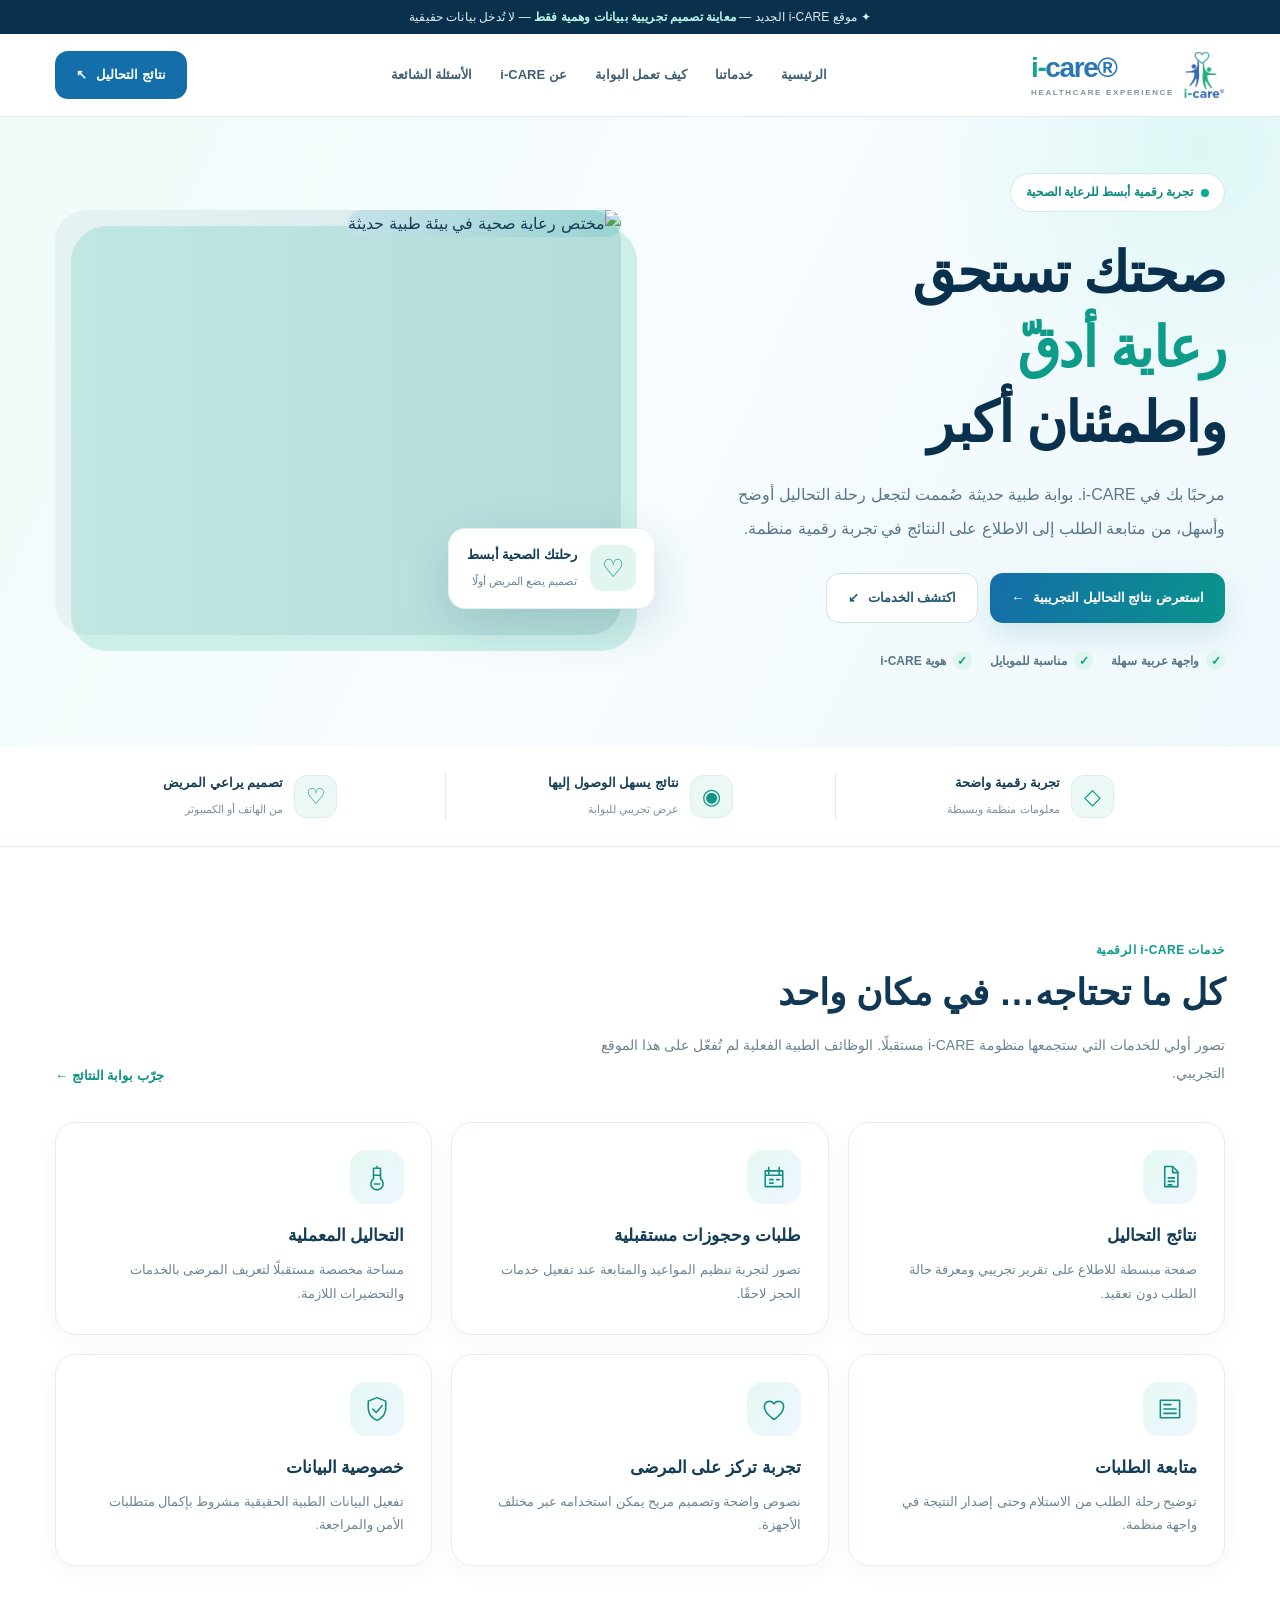
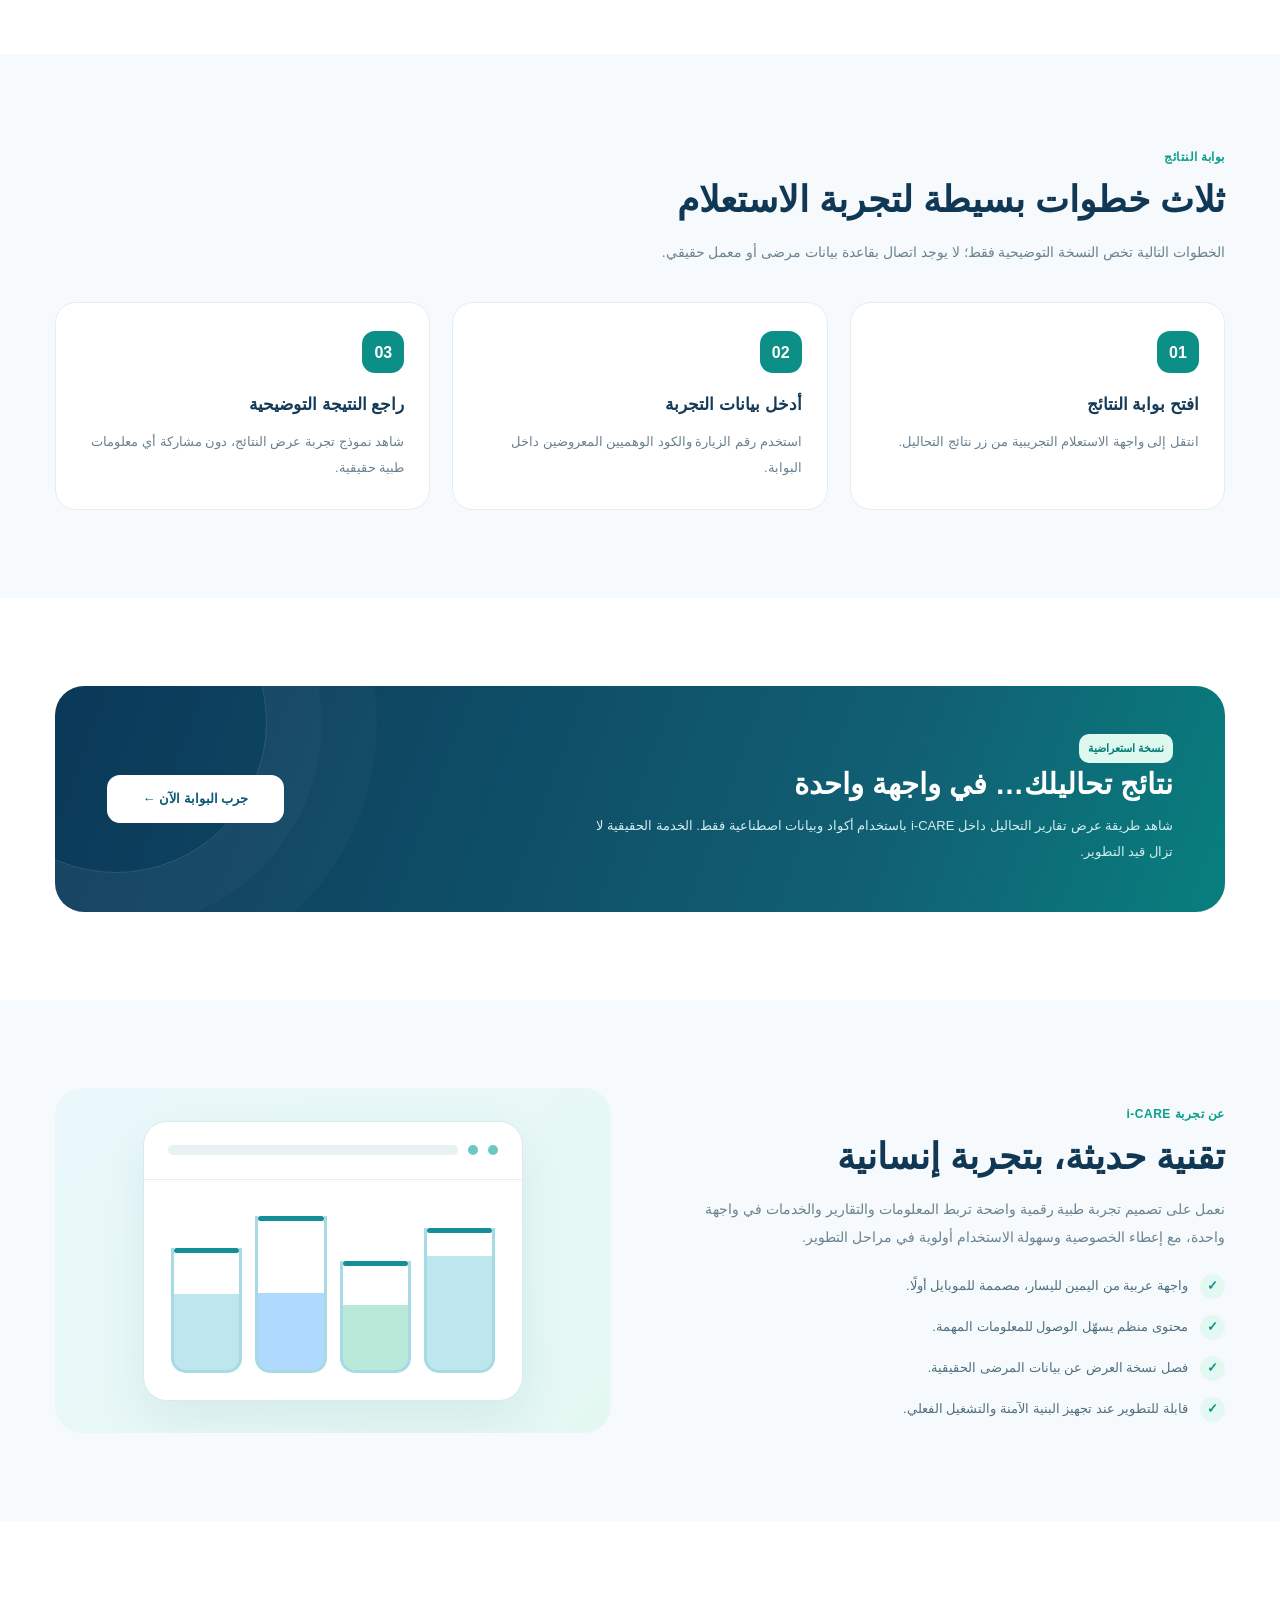
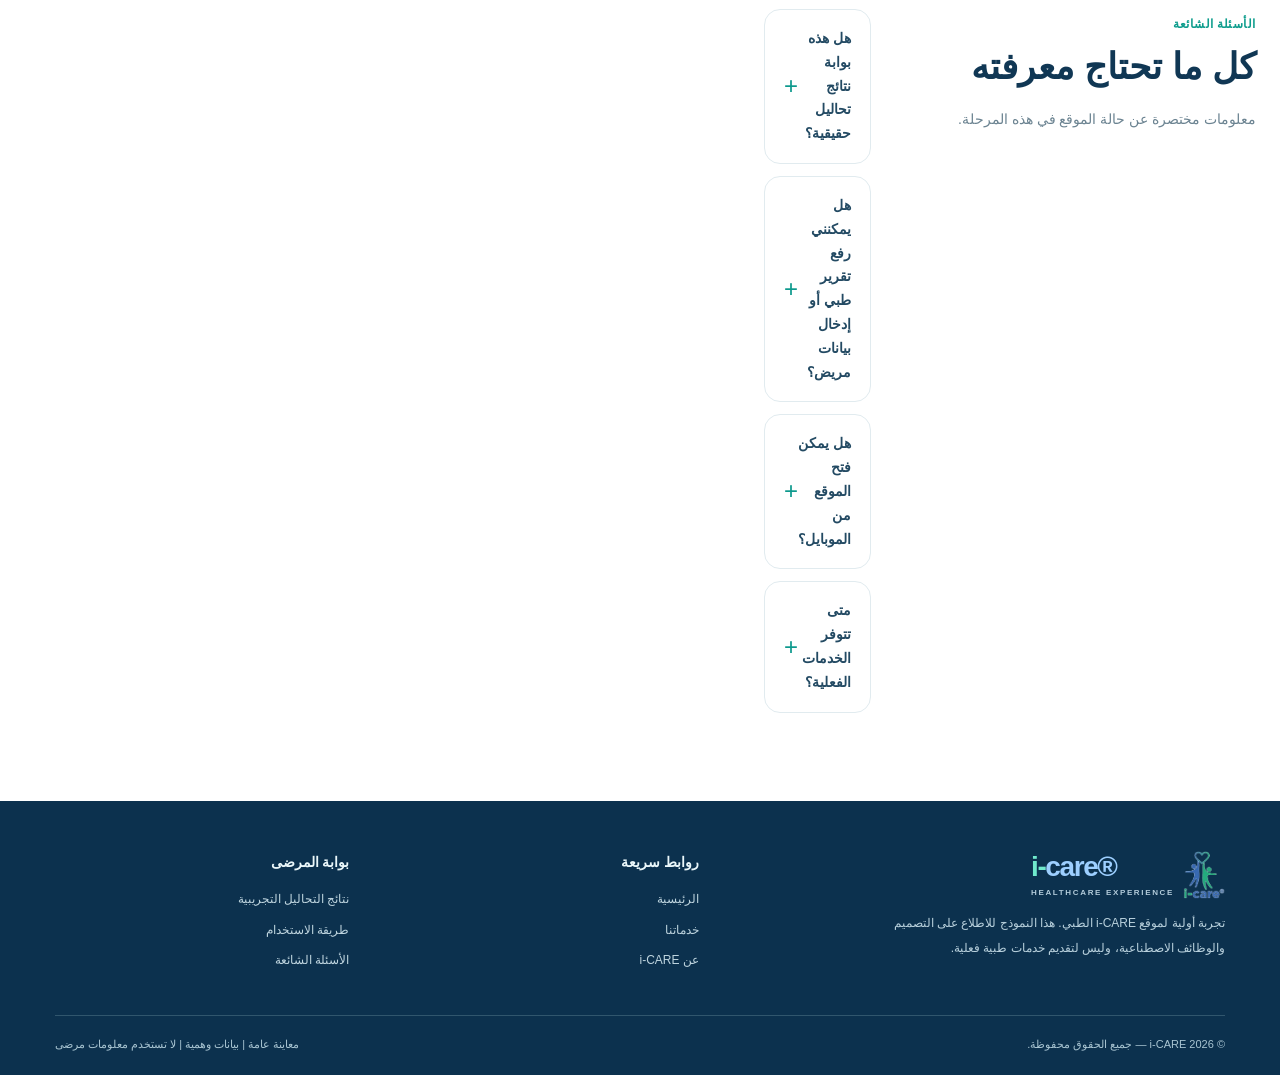
==== commit b396092d: "Redesign i-CARE marketing site for Cloudflare Pages (Arabic, responsive, synthetic demo)" ====
--- a/index.html
+++ b/index.html
@@ -1,71 +1,70 @@
 <!doctype html>
 <html lang="ar" dir="rtl">
 <head>
-  <meta charset="utf-8">
-  <meta name="viewport" content="width=device-width,initial-scale=1">
-  <meta name="theme-color" content="#0b385a">
-  <meta name="robots" content="noindex,nofollow,noarchive">
-  <meta name="description" content="i-CARE — تجربة تصميم بوابة التحاليل الطبية. جميع البيانات والنتائج الظاهرة وهمية.">
-  <title>i-CARE | بوابة التحاليل الطبية — عرض تجريبي</title>
-  <link rel="stylesheet" href="./style.css">
-  <script src="./app.js" defer></script>
+<meta charset="utf-8">
+<meta name="viewport" content="width=device-width,initial-scale=1">
+<meta name="theme-color" content="#0b304f">
+<meta name="robots" content="noindex,nofollow,noarchive">
+<meta name="description" content="i-CARE — تجربة واجهة طبية عربية حديثة؛ نسخة عرض توضيحية ببيانات اصطناعية فقط.">
+<title>i-CARE | رعاية أدقّ، واطمئنان أكبر</title>
+<link rel="icon" href="[data-uri]">
+<style>
+:root{--navy:#09314e;--navy2:#123e5e;--blue:#296ca7;--teal:#009c91;--mint:#dff9f2;--ink:#173852;--muted:#607989;--line:#e3ebf0;--paper:#fff;--soft:#f4f9fb;--shadow:0 20px 65px rgba(17,64,91,.11);font-family:Tahoma,"Segoe UI",Arial,sans-serif}
+*{box-sizing:border-box}html{scroll-behavior:smooth;scroll-padding-top:100px}body{margin:0;color:var(--ink);background:#fff;line-height:1.7}a{color:inherit;text-decoration:none}button,input{font:inherit}button{cursor:pointer}a:focus-visible,button:focus-visible,input:focus-visible{outline:3px solid #17b9a9;outline-offset:4px}::selection{background:#c3f4e9;color:#09314e}.container{width:min(1170px,calc(100% - 48px));margin:auto}.skip{position:absolute;top:-100px;right:20px;background:#fff;color:#09314e;z-index:99;padding:8px 14px}.skip:focus{top:8px}
+.demo-strip{background:#09314e;color:#deefef;text-align:center;font-size:12px;letter-spacing:.1px;padding:7px 16px}.demo-strip b{color:#b9f6e4}.topnav{position:sticky;top:0;z-index:50;background:rgba(255,255,255,.97);backdrop-filter:blur(18px);border-bottom:1px solid rgba(223,235,239,.9)}.navrow{display:flex;align-items:center;justify-content:space-between;gap:24px;min-height:82px}.brand{display:flex;align-items:center;gap:9px;flex-shrink:0}.brand-img{width:42px;height:48px;object-fit:contain}.brandword{display:flex;flex-direction:column;line-height:1.1;direction:ltr}.brandword strong{font-size:28px;font-weight:850;letter-spacing:-1.4px;color:#2a77b6}.brandword strong em{color:#17a58b;font-style:normal}.brandword small{font-size:8px;letter-spacing:1.65px;margin-top:6px;color:#7b949e;font-weight:750}.navlinks{display:flex;gap:28px;align-items:center}.navlinks a{font-size:13px;font-weight:730;color:#426077;transition:color .2s}.navlinks a:hover{color:#008f84}.navcta,.btn{border:0;display:inline-flex;gap:9px;align-items:center;justify-content:center;font-size:13px;font-weight:800;border-radius:13px;padding:13px 21px;transition:transform .2s,box-shadow .2s,background .2s}.navcta{color:#fff;background:#136eaa;white-space:nowrap}.navcta:hover,.btn-primary:hover{transform:translateY(-2px);box-shadow:0 12px 24px rgba(26,115,173,.2)}.menu{display:none;background:white;border:1px solid #dce9ee;color:#184967;font-size:24px;width:44px;height:44px;border-radius:11px}
+.hero{position:relative;overflow:hidden;background:linear-gradient(115deg,#f0fbf9 0%,#f7fcff 45%,#eff8fc 100%)}.hero:before{content:"";width:560px;height:560px;position:absolute;border-radius:50%;background:radial-gradient(circle,#d5f6f2,transparent 68%);right:-200px;top:-250px;opacity:.7}.hero-inner{position:relative;display:grid;grid-template-columns:1fr 1.03fr;align-items:center;gap:55px;min-height:560px;padding:56px 0 75px}.eyebrow{display:inline-flex;align-items:center;gap:8px;border:1px solid #cdece7;background:#fff;color:#0e8a80;font-size:12px;font-weight:800;border-radius:60px;padding:8px 15px}.eyebrow:before{content:"";width:8px;height:8px;border-radius:50%;background:#00ad9a}.hero h1{font-size:clamp(37px,4.35vw,59px);line-height:1.35;letter-spacing:-1.6px;margin:24px 0 17px;color:var(--navy);font-weight:900}.hero h1 span{color:#0d9b8a}.hero p{color:#59778a;font-size:16px;line-height:2.12;max-width:510px;margin:0 0 27px}.hero-actions{display:flex;gap:12px;flex-wrap:wrap}.btn-primary{background:linear-gradient(105deg,#156da9,#0a948b);color:#fff;box-shadow:0 12px 28px rgba(0,127,134,.14)}.btn-outline{background:white;border:1px solid #cfe3e8;color:#245a71}.btn-outline:hover{background:#edf9f8}.assure{display:flex;flex-wrap:wrap;gap:18px;margin-top:28px;color:#587888;font-size:12px;font-weight:700}.assure span:before{content:"✓";color:#0a9f90;background:#def6ee;border-radius:50%;display:inline-grid;place-items:center;width:19px;height:19px;margin-left:7px}
+.hero-art{position:relative;min-height:425px;border-radius:34px;isolation:isolate;overflow:visible}.hero-photo{height:435px;width:100%;object-fit:cover;object-position:center;border-radius:32px;background:linear-gradient(130deg,#d8eff7,#ace4e0)}.hero-overlay{position:absolute;inset:0;border-radius:32px;background:linear-gradient(90deg,rgba(13,80,108,.05),rgba(6,86,104,.12));pointer-events:none}.hero-art:before{content:"";position:absolute;inset:16px -16px -16px 16px;background:#ccefe9;border-radius:36px;z-index:-1}.float-card{position:absolute;bottom:26px;right:-34px;background:#fff;box-shadow:0 16px 47px rgba(22,73,98,.16);border:1px solid #e5eff2;padding:15px 18px;border-radius:17px;display:flex;align-items:center;gap:13px;max-width:225px}.float-icon{border-radius:13px;background:#e1f6f0;color:#0e9588;width:46px;height:46px;display:grid;place-items:center;font-size:25px;flex:0 0 46px}.float-card strong{display:block;font-size:13px;color:#0e3b59}.float-card small{font-size:11px;color:#698594}
+.stats{border-bottom:1px solid #e7eff3;background:#fff}.stats-row{display:grid;grid-template-columns:repeat(3,1fr);gap:0;padding:25px 0}.stat{display:flex;align-items:center;justify-content:center;gap:11px;border-left:1px solid #e5ecf0}.stat:last-child{border:0}.stat-badge{background:#ecf8f6;border:1px solid #d9efeb;border-radius:13px;width:43px;height:43px;display:grid;place-items:center;font-size:22px;color:#129783}.stat strong{display:block;font-size:13px;color:#163f58}.stat small{font-size:11px;color:#7a919c}
+.section{padding:88px 0}.section-soft{background:#f6fafc}.section-top{display:flex;justify-content:space-between;align-items:end;gap:20px;margin-bottom:35px}.overline{color:#0e9d8d;font-size:12px;font-weight:800;letter-spacing:.5px}.section h2{margin:5px 0 12px;color:#103754;font-size:clamp(27px,3vw,36px);line-height:1.45;font-weight:900}.section-intro{font-size:14px;color:#6b8391;line-height:2;margin:0;max-width:660px}.text-link{color:#0b9185;font-size:13px;font-weight:800;white-space:nowrap}.text-link:hover{text-decoration:underline}
+.cards{display:grid;grid-template-columns:repeat(3,minmax(0,1fr));gap:19px}.service{padding:27px;background:#fff;border:1px solid #e5edf1;border-radius:21px;min-height:211px;box-shadow:0 7px 22px rgba(20,67,92,.035);transition:transform .2s,box-shadow .2s,border-color .2s}.service:hover{transform:translateY(-5px);box-shadow:var(--shadow);border-color:#c6e8e5}.service-icon{width:54px;height:54px;border-radius:16px;background:linear-gradient(125deg,#e4f8f2,#eff7ff);display:grid;place-items:center;color:#128e83;margin-bottom:18px}.service-icon svg{width:28px;height:28px;stroke:currentColor;stroke-width:1.8;fill:none;stroke-linecap:round;stroke-linejoin:round}.service h3{margin:0 0 8px;color:#143d58;font-size:17px}.service p{font-size:12.5px;color:#6a8492;margin:0;line-height:1.9}
+.steps{display:grid;grid-template-columns:repeat(3,1fr);gap:22px;margin-top:36px}.step{position:relative;background:#fff;border:1px solid #e4edf1;border-radius:21px;padding:28px 25px}.step-no{width:42px;height:42px;display:grid;place-items:center;background:#0c8f87;color:white;border-radius:13px;font-size:16px;font-weight:850;margin-bottom:18px}.step h3{font-size:17px;color:#153b58;margin:0 0 9px}.step p{font-size:13px;color:#688090;line-height:2;margin:0}
+.result-banner{background:linear-gradient(110deg,#0b3858 0%,#115f73 70%,#087f7e 100%);border-radius:29px;color:white;padding:47px 52px;display:grid;grid-template-columns:1fr auto;gap:35px;align-items:center;overflow:hidden;position:relative}.result-banner:before{content:"";position:absolute;width:300px;height:300px;border:1px solid rgba(255,255,255,.13);border-radius:50%;left:-90px;top:-115px;box-shadow:0 0 0 55px rgba(255,255,255,.025),0 0 0 110px rgba(255,255,255,.025)}.result-banner h2{color:white;font-size:29px;margin:0 0 8px}.result-banner p{color:#d4eff0;font-size:13px;line-height:2;max-width:590px;margin:0}.btn-light{background:#fff;color:#0b5775;min-width:177px;position:relative}.btn-light:hover{background:#e8fff9}
+.about{display:grid;grid-template-columns:1fr 1fr;gap:58px;align-items:center}.about-art{background:linear-gradient(140deg,#eaf8fb,#e4f8f2);border-radius:27px;padding:22px;min-height:345px;display:grid;place-items:center;position:relative;overflow:hidden}.lab-visual{width:100%;max-width:380px;min-height:280px;border:1px solid #d8eaf0;background:#fff;border-radius:24px;box-shadow:0 19px 50px rgba(10,89,105,.08);display:grid;grid-template-rows:58px 1fr;overflow:hidden}.lab-top{border-bottom:1px solid #e6eef2;display:flex;align-items:center;gap:10px;padding:0 24px}.lab-dot{width:10px;height:10px;border-radius:50%;background:#6bc8c3}.lab-line{height:10px;background:#e9f2f3;border-radius:8px;flex:1}.lab-grid{padding:27px;display:grid;grid-template-columns:repeat(4,1fr);gap:13px;align-items:end}.tube{height:145px;border:3px solid #a6dbe4;border-top:0;border-radius:0 0 15px 15px;position:relative;overflow:hidden;background:linear-gradient(180deg,transparent 20%,#bde6ef 20%,#bde6ef 100%)}.tube:nth-child(2){height:112px;background:linear-gradient(180deg,transparent 40%,#b9e9d9 40%)}.tube:nth-child(3){height:157px;background:linear-gradient(180deg,transparent 50%,#afd9ff 50%)}.tube:nth-child(4){height:125px;background:linear-gradient(180deg,transparent 38%,#bde6ef 38%)}.tube:before{content:"";position:absolute;top:0;left:0;right:0;height:5px;background:#168e9a;border-radius:5px}.features{display:grid;gap:16px;margin-top:23px}.feature{display:flex;align-items:start;gap:12px;color:#506f80;font-size:13px;line-height:1.9}.feature:before{content:"✓";font-weight:900;color:#099586;background:#e3f8f0;border-radius:50%;display:grid;place-items:center;flex:0 0 25px;height:25px}
+.faq{display:grid;grid-template-columns:340px 1fr;gap:45px}.faq-list{display:grid;gap:12px}.faq details{border:1px solid #e1ebef;border-radius:16px;background:#fff;padding:0 19px}.faq summary{font-size:14px;font-weight:800;color:#234a63;cursor:pointer;display:flex;justify-content:space-between;align-items:center;padding:17px 0;list-style:none}.faq summary::-webkit-details-marker{display:none}.faq summary:after{content:"+";font-size:24px;font-weight:400;color:#0d998d}.faq details[open] summary:after{content:"−"}.faq details p{font-size:13px;line-height:2;color:#678190;border-top:1px solid #edf1f4;margin:0;padding:14px 0 18px}
+.footer{background:#0c314e;color:#eaf7fa;padding:50px 0 22px}.footer-grid{display:grid;grid-template-columns:1.6fr 1fr 1fr;gap:55px;padding-bottom:34px;border-bottom:1px solid #31566d}.footer .brandword strong{color:#9dcfff}.footer .brandword strong em{color:#70e9cc}.footer .brandword small{color:#b2cbda}.footer p{font-size:12px;line-height:2.1;color:#b8d0dc;max-width:360px}.footer h4{margin:0 0 15px;font-size:14px}.footer a:not(.brand){color:#bfd5df;font-size:12px;display:block;margin:10px 0}.footer a:hover{color:white}.footnote{display:flex;justify-content:space-between;gap:12px;padding-top:19px;color:#a9c5d2;font-size:11px}.mini-label{display:inline-flex;background:#ddf8ef;color:#057d76;font-size:11px;font-weight:800;border-radius:10px;padding:5px 9px}
+.toast{position:fixed;bottom:25px;left:25px;z-index:90;background:#113a55;color:#fff;box-shadow:var(--shadow);border-radius:13px;padding:14px 20px;font-size:13px;max-width:360px;transform:translateY(120px);opacity:0;transition:transform .3s,opacity .3s}.toast.visible{transform:translateY(0);opacity:1}
+@media(max-width:1040px){.navlinks{gap:17px}.navlinks a{font-size:12px}.hero-inner{gap:32px}.hero h1{font-size:43px}.float-card{right:-12px}.faq{grid-template-columns:270px 1fr}.navrow{gap:12px}}
+@media(max-width:780px){.container{width:min(100% - 32px,630px)}.navrow{min-height:70px}.brand-img{width:35px;height:40px}.brandword strong{font-size:24px}.navcta{margin-right:auto;font-size:11px;padding:11px 13px}.menu{display:grid;place-items:center}.navlinks{display:none;position:absolute;top:70px;right:0;left:0;background:white;box-shadow:0 22px 28px rgba(11,55,85,.1);padding:12px 24px 22px;flex-direction:column;align-items:stretch;gap:2px}.navlinks.open{display:flex}.navlinks a{padding:11px 0;font-size:14px;border-bottom:1px solid #f1f5f6}.hero-inner{grid-template-columns:1fr;gap:35px;padding:49px 0 57px}.hero h1{font-size:clamp(36px,8vw,49px)}.hero-art{min-height:300px;width:min(500px,calc(100% - 12px));margin:auto}.hero-photo{height:350px}.float-card{right:-10px}.stats-row{gap:12px;padding:18px 0}.stat{justify-content:start;gap:7px}.stat strong{font-size:11px}.stat small{font-size:9px}.stat-badge{width:34px;height:34px;font-size:17px}.section{padding:65px 0}.cards,.steps{grid-template-columns:repeat(2,1fr)}.about{grid-template-columns:1fr;gap:32px}.faq{grid-template-columns:1fr;gap:19px}.result-banner{grid-template-columns:1fr;padding:35px 27px;gap:21px}.result-banner h2{font-size:26px}.footer-grid{gap:20px}}
+@media(max-width:520px){.demo-strip{font-size:10px}.navcta{font-size:10px;padding:10px}.hero h1{font-size:37px}.hero p{font-size:14px}.hero-photo{height:300px}.float-card{bottom:15px}.assure{gap:9px}.assure span{font-size:10px}.stats-row{grid-template-columns:1fr;gap:9px}.stat{border:0;justify-content:flex-start;padding:7px 0}.stat strong{font-size:12px}.stat small{font-size:11px}.cards,.steps{grid-template-columns:1fr}.service{min-height:0}.section-top{align-items:start;flex-direction:column}.footer-grid{grid-template-columns:1fr 1fr}.footer-grid>div:first-child{grid-column:1/-1}.footnote{flex-direction:column}.about-art{min-height:285px}.lab-visual{min-height:220px}.tube{max-height:125px}}
+@media(prefers-reduced-motion:reduce){html{scroll-behavior:auto}*,*:before,*:after{transition:none!important;animation:none!important}}
+</style>
 </head>
 <body>
-  <a class="skip-link" href="#content">انتقل إلى المحتوى</a>
-  <div class="top-strip"><div class="wrap strip-inner"><span>✳ نسخة تجريبية عامة — البيانات المعروضة وهمية بالكامل</span><span class="strip-alt">تجربة تصميم i-CARE الجديدة</span></div></div>
-  <header class="site-header" id="top"><div class="wrap header-inner">
-    <a class="brand" href="#top" aria-label="i-CARE الرئيسية"><span class="brand-title" dir="ltr">i<span>-</span>CARE<sup>®</sup></span><span class="brand-caption">بوابة التحاليل الطبية</span></a>
-    <nav class="main-nav" id="mainNav" aria-label="القائمة الرئيسية">
-      <a href="#top" class="active">الرئيسية</a><a href="#services">خدماتنا</a><a href="#steps">خطوات الاستعلام</a><a href="#about">عن i-CARE</a><a href="#faq">الأسئلة الشائعة</a>
-    </nav>
-    <div class="header-actions"><a class="button btn-small" href="#results">نتائج التحاليل <span aria-hidden="true">↗</span></a><button class="menu-toggle" aria-expanded="false" aria-controls="mainNav" aria-label="فتح القائمة" type="button"><span></span><span></span><span></span></button></div>
-  </div></header>
-  <main id="content">
-    <section class="hero" aria-labelledby="heroTitle">
-      <div class="hero-ambient ambient-one"></div><div class="hero-ambient ambient-two"></div>
-      <div class="wrap hero-inner">
-        <div class="hero-copy">
-          <div class="eyebrow"><span class="live-dot"></span> مستقبل أسهل لتجربتك الطبية</div>
-          <h1 id="heroTitle">رعايتك تبدأ <span>بمعلومة أدق.</span><br>ونتيجتك أقرب إليك.</h1>
-          <p>واجهة طبية حديثة تجمع البساطة والوضوح في مكان واحد. تعرّف على الخدمات وجرّب استعلام نتائج التحاليل باستخدام بيانات توضيحية فقط.</p>
-          <div class="hero-cta"><a href="#results" class="button btn-primary">جرّب عرض النتائج <span aria-hidden="true">↗</span></a><a class="button btn-outline" href="#services">اكتشف الخدمات <span aria-hidden="true">←</span></a></div>
-          <div class="hero-proof"><div class="mini-icon" aria-hidden="true">✓</div><p><b>واجهة سهلة على جميع الأجهزة</b><span>مناسبة للموبايل والكمبيوتر · نسخة توضيحية</span></p></div>
-        </div>
-        <div class="hero-art" aria-label="رسم توضيحي لواجهة النتائج">
-          <div class="halo"></div><div class="halo halo-sm"></div>
-          <div class="dash-panel">
-            <div class="dash-top"><span class="status-dot"></span><span>لوحة النتائج التجريبية</span><span class="dash-dots">•••</span></div>
-            <div class="dash-head"><span class="dash-icon" aria-hidden="true">✚</span><div><span class="muted-cap">تقرير التحاليل</span><h3>جاهز للاستعراض</h3></div><span class="success-pill">تجريبي</span></div>
-            <div class="report-graph"><div class="graph-label"><b>نظرة عامة</b><span>Illustrative data</span></div><div class="bars"><span style="height:42%"></span><span style="height:61%"></span><span style="height:53%"></span><span style="height:85%"></span><span style="height:69%"></span><span style="height:92%"></span><span style="height:77%"></span></div><div class="graph-axis"><span>01</span><span>02</span><span>03</span><span>04</span><span>05</span><span>06</span><span>07</span></div></div>
-            <div class="dash-footer"><span><i class="check-mark">✓</i> بيانات توضيحية</span><span class="report-tag">i-CARE DEMO</span></div>
-          </div>
-          <div class="floating-chip chip-one"><span class="chip-symbol">♥</span><span>تجربة أكثر وضوحًا<small>واجهة مخصصة للمريض</small></span></div>
-          <div class="floating-chip chip-two"><span class="chip-symbol alt">✓</span><span>واجهة متجاوبة<small>من أي جهاز</small></span></div>
-          <div class="art-caption">تصوّر تجريبي للواجهة — لا توجد بيانات طبية حقيقية</div>
-        </div>
-      </div>
-      <div class="wrap benefits"><div><span class="benefit-icon">◈</span><b>تجربة عربية</b><small>تصميم واضح باتجاه RTL</small></div><div><span class="benefit-icon">◇</span><b>استعلام مبسّط</b><small>خطوات قليلة وسهلة</small></div><div><span class="benefit-icon">✧</span><b>تصميم متجاوب</b><small>للهاتف والكمبيوتر</small></div><div><span class="benefit-icon">⊕</span><b>قابل للتطوير</b><small>استضافة مجانية الآن</small></div></div>
-    </section>
-    <section class="section quick" aria-labelledby="quickTitle"><div class="wrap"><div class="section-heading center"><span class="section-label">كل شيء في متناولك</span><h2 id="quickTitle">كيف يمكننا مساعدتك؟</h2><p>اختصر الوقت ووصل للمعلومات الأساسية بكل سهولة.</p></div><div class="quick-grid">
-      <a class="quick-card" href="#results"><span class="quick-symbol blue">▤</span><span><b>نتائج التحاليل</b><small>تجربة الاستعلام بكود وهمي</small></span><span class="arrow">↗</span></a>
-      <a class="quick-card" href="#services"><span class="quick-symbol mint">✚</span><span><b>استكشف التحاليل</b><small>تعرّف على أقسام الخدمات</small></span><span class="arrow">↗</span></a>
-      <a class="quick-card" href="#steps"><span class="quick-symbol gold">◷</span><span><b>طريقة الاستخدام</b><small>خطوات واضحة لعرض النتائج</small></span><span class="arrow">↗</span></a>
-    </div></div></section>
-    <section class="section services" id="services" aria-labelledby="servicesTitle"><div class="wrap"><div class="section-heading between"><div><span class="section-label">مجالات التحاليل</span><h2 id="servicesTitle">نظرة على خدمات المختبر</h2><p>تصنيف توضيحي لأنواع التحاليل ضمن التصميم المقترح.</p></div><a class="text-link" href="#results">جرّب الاستعلام <span aria-hidden="true">↗</span></a></div><div class="services-grid">
-      <article class="service-card"><span class="service-num">01</span><span class="service-art blood">♡</span><h3>تحاليل الدم</h3><p>قسم توضيحي لفحوصات الدم الأساسية والمؤشرات العامة.</p><span class="service-foot">استكشف النوع <span>←</span></span></article>
-      <article class="service-card"><span class="service-num">02</span><span class="service-art horm">◇</span><h3>الهرمونات</h3><p>قسم توضيحي للفحوصات الهرمونية والمتابعة الدورية.</p><span class="service-foot">استكشف النوع <span>←</span></span></article>
-      <article class="service-card"><span class="service-num">03</span><span class="service-art vit">✳</span><h3>الفيتامينات والمعادن</h3><p>قسم توضيحي لفحوصات الفيتامينات والعناصر الغذائية.</p><span class="service-foot">استكشف النوع <span>←</span></span></article>
-      <article class="service-card"><span class="service-num">04</span><span class="service-art check">⌁</span><h3>الفحوصات الدورية</h3><p>قسم توضيحي لبرامج المتابعة والتحاليل الشاملة.</p><span class="service-foot">استكشف النوع <span>←</span></span></article>
-    </div><p class="disclaimer-inline">الأقسام المذكورة أمثلة تصميمية، وليست قائمة خدمات مُعتمدة أو عروضًا فعلية.</p></div></section>
-    <section class="section results-section" id="results" aria-labelledby="resultsTitle"><div class="wrap results-layout"><div class="results-info"><span class="section-label light">بوابة النتائج</span><h2 id="resultsTitle">اطّلع على نموذج نتائجك بسهولة</h2><p>جرّب خطوات الاستعلام كما ستظهر للمريض. يعمل النموذج بالكامل داخل متصفحك باستخدام بيانات صناعية، ولا يتصل بأي قاعدة بيانات أو خدمة طبية.</p><div class="security-row"><span class="lock-icon">♙</span><div><b>تجربة آمنة للعرض</b><small>النسخة الحالية ليست نظام دخول حقيقيًا ولا تعرض نتائج مرضى.</small></div></div><div class="steps-mini"><span>01 <b>أدخل بيانات التجربة</b></span><span>02 <b>اضغط عرض النتيجة</b></span><span>03 <b>شاهد الحالة التوضيحية</b></span></div></div><div class="results-card">
-      <div class="results-card-title"><span class="result-icon">▤</span><div><h3>استعلام عن نتيجة تحليل</h3><small>بيانات تجريبية فقط</small></div></div>
-      <form id="lookupForm" autocomplete="off" novalidate><label for="visitCode">رقم الزيارة / الطلب</label><input id="visitCode" name="visitCode" type="text" dir="ltr" spellcheck="false" placeholder="IC-DEMO-1001" maxlength="40" required><label for="accessCode">كود استلام النتيجة</label><div class="password-wrap"><input id="accessCode" name="accessCode" dir="ltr" type="password" placeholder="DEMO-A-2026!" maxlength="60" required><button class="peek" type="button" id="peekCode" aria-label="إظهار الكود" aria-pressed="false">إظهار</button></div><button class="button btn-primary submit-btn" type="submit">عرض النتيجة التجريبية <span aria-hidden="true">←</span></button><button class="demo-fill" type="button" id="fillDemo">تعبئة بيانات تجريبية تلقائيًا</button><div class="form-message" id="resultMessage" role="status" aria-live="polite" hidden></div></form>
-      <div class="form-bottom">لا تُدخل اسمك أو أي معلومات طبية حقيقية داخل هذه النسخة.</div>
-    </div></div></section>
-    <section class="section steps-section" id="steps" aria-labelledby="stepsTitle"><div class="wrap"><div class="section-heading center"><span class="section-label">رحلتك معنا</span><h2 id="stepsTitle">تجربة واضحة من البداية للنهاية</h2><p>هكذا ستعمل رحلة الاطلاع على النتائج في الإصدار المتكامل بعد اعتماد متطلبات الأمان.</p></div><div class="journey"><div class="journey-step"><span class="step-number">01</span><span class="step-icon">▧</span><h3>استلام بيانات الزيارة</h3><p>يستلم المريض بيانات زيارة مخصصة من المعمل.</p></div><div class="journey-step"><span class="step-number">02</span><span class="step-icon">⌕</span><h3>الاستعلام عن التقرير</h3><p>تُستخدم بيانات الزيارة بعد التحقق من هوية المريض.</p></div><div class="journey-step"><span class="step-number">03</span><span class="step-icon">✓</span><h3>عرض النتيجة المعتمدة</h3><p>لا تظهر النتيجة الحقيقية إلا بعد اعتمادها والتحقق من الصلاحيات.</p></div></div></div></section>
-    <section class="section about-section" id="about"><div class="wrap about-layout"><div class="about-visual"><div class="large-plus">+</div><div class="about-card"><span class="tiny-line"></span><span class="tiny-line short"></span><span class="tiny-line"></span><span class="about-circle">♥</span><span class="about-logo" dir="ltr">i-CARE</span></div></div><div class="about-copy"><span class="section-label">لماذا i-CARE؟</span><h2>تصميم يهتم بالتفاصيل.<br>وتجربة تضع المريض أولًا.</h2><p>نطوّر واجهة i-CARE لتكون سهلة الفهم، سريعة الوصول، ومهيّأة للتوسع. النسخة المعروضة الآن نموذج تصميمي للتقييم، وليست متصلة بنظام التشغيل الطبي أو بياناته.</p><a href="#faq" class="button btn-outline-dark">اعرف المزيد <span aria-hidden="true">←</span></a></div></div></section>
-    <section class="section faq-section" id="faq"><div class="wrap faq-layout"><div class="faq-intro"><span class="section-label">أسئلة شائعة</span><h2>عندك استفسار؟</h2><p>إجابات سريعة حول النسخة التجريبية وكيفية الانتقال إلى التشغيل الفعلي.</p></div><div class="faq-list"><details><summary>هل النتائج المعروضة حقيقية؟ <span>+</span></summary><p>لا. جميع الأسماء والأكواد والحالات المستخدمة في النسخة الحالية وهمية لأغراض تجربة التصميم فقط.</p></details><details><summary>هل يمكن استخدام الموقع مع مرضى المعمل الآن؟ <span>+</span></summary><p>ليس بعد. يجب تشغيل خادم موثوق ونظام هوية وصلاحيات وتخزين خاص وتقارير معتمدة واختبارات أمان قبل استخدام بيانات المرضى.</p></details><details><summary>هل يمكن ربط الموقع بدومين مدفوع لاحقًا؟ <span>+</span></summary><p>نعم. يمكن ربط دومين خاص بمشروع Cloudflare Pages نفسه، من غير إعادة تصميم الصفحات.</p></details><details><summary>هل يمكن إضافة لوحة الموظفين مستقبلًا؟ <span>+</span></summary><p>نعم، عبر تطبيق خلفي منفصل مؤمّن. لا نضع بيانات الموظفين أو وظائف الإدارة الحساسة في النسخة العامة.</p></details></div></div></section>
-    <section class="wrap closing-cta"><div><span>i-CARE · NEXT EXPERIENCE</span><h2>تجربة جديدة لرعاية أكثر وضوحًا.</h2><p>اطّلع على الواجهة التجريبية، وشارك ملاحظاتك على التصميم قبل الإطلاق الحقيقي.</p></div><a class="button btn-white" href="#results">جرّب بوابة النتائج <span>↗</span></a></section>
-  </main>
-  <footer class="footer"><div class="wrap footer-inner"><div><a class="brand footer-brand" href="#top"><span class="brand-title" dir="ltr">i<span>-</span>CARE<sup>®</sup></span><span class="brand-caption">بوابة التحاليل الطبية</span></a><p>نسخة تصميمية مستقلة ببيانات وهمية فقط.<br>غير متصلة ببرنامج i-CARE NEO أو بأي مريض.</p></div><div class="footer-links"><a href="#top">الرئيسية</a><a href="#services">الخدمات</a><a href="#results">النتائج</a><a href="#faq">الأسئلة الشائعة</a></div></div><div class="wrap footer-bottom"><span>© 2026 i-CARE · جميع الحقوق محفوظة</span><span>DEMO ONLY · NO REAL PATIENT DATA</span></div></footer>
+<a class="skip" href="#content">انتقل إلى المحتوى</a>
+<div class="demo-strip">✦ موقع i-CARE الجديد — <b>معاينة تصميم تجريبية ببيانات وهمية فقط</b> — لا تُدخل بيانات حقيقية</div>
+<header class="topnav"><div class="container navrow"><a href="#home" class="brand" aria-label="i-CARE الصفحة الرئيسية"><img class="brand-img" alt="رمز i-CARE الرسمي" src="[data-uri]"><span class="brandword"><strong><em>i-</em>care®</strong><small>HEALTHCARE EXPERIENCE</small></span></a>
+<nav id="primary-nav" class="navlinks" aria-label="التنقل الرئيسي"><a href="#home">الرئيسية</a><a href="#services">خدماتنا</a><a href="#how">كيف تعمل البوابة</a><a href="#about">عن i-CARE</a><a href="#faq">الأسئلة الشائعة</a></nav>
+<a class="navcta" href="./results.html">نتائج التحاليل <span aria-hidden="true">↖</span></a><button class="menu" type="button" id="menuBtn" aria-controls="primary-nav" aria-expanded="false" aria-label="فتح القائمة">☰</button></div></header>
+<main id="content">
+<section class="hero" id="home"><div class="container hero-inner"><div class="hero-content"><span class="eyebrow">تجربة رقمية أبسط للرعاية الصحية</span><h1>صحتك تستحق<br><span>رعاية أدقّ</span><br>واطمئنان أكبر</h1><p>مرحبًا بك في i-CARE. بوابة طبية حديثة صُممت لتجعل رحلة التحاليل أوضح وأسهل، من متابعة الطلب إلى الاطلاع على النتائج في تجربة رقمية منظمة.</p><div class="hero-actions"><a class="btn btn-primary" href="./results.html">استعرض نتائج التحاليل التجريبية <span aria-hidden="true">←</span></a><a class="btn btn-outline" href="#services">اكتشف الخدمات <span aria-hidden="true">↙</span></a></div><div class="assure"><span>واجهة عربية سهلة</span><span>مناسبة للموبايل</span><span>هوية i-CARE</span></div></div>
+<div class="hero-art"><img class="hero-photo" alt="مختص رعاية صحية في بيئة طبية حديثة" src="https://images.unsplash.com/photo-1576091160399-112ba8d25d1d?auto=format&amp;fit=crop&amp;w=1100&amp;q=83" loading="eager" referrerpolicy="no-referrer"><div class="hero-overlay"></div><div class="float-card"><div class="float-icon" aria-hidden="true">♡</div><div><strong>رحلتك الصحية أبسط</strong><small>تصميم يضع المريض أولًا</small></div></div></div></div></section>
+<section class="stats" aria-label="مميزات تجربة i-CARE"><div class="container stats-row"><div class="stat"><div class="stat-badge" aria-hidden="true">◇</div><div><strong>تجربة رقمية واضحة</strong><small>معلومات منظمة وبسيطة</small></div></div><div class="stat"><div class="stat-badge" aria-hidden="true">◉</div><div><strong>نتائج يسهل الوصول إليها</strong><small>عرض تجريبي للبوابة</small></div></div><div class="stat"><div class="stat-badge" aria-hidden="true">♡</div><div><strong>تصميم يراعي المريض</strong><small>من الهاتف أو الكمبيوتر</small></div></div></div></section>
+<section class="section" id="services"><div class="container"><div class="section-top"><div><span class="overline">خدمات i-CARE الرقمية</span><h2>كل ما تحتاجه… في مكان واحد</h2><p class="section-intro">تصور أولي للخدمات التي ستجمعها منظومة i-CARE مستقبلًا. الوظائف الطبية الفعلية لم تُفعّل على هذا الموقع التجريبي.</p></div><a href="./results.html" class="text-link">جرّب بوابة النتائج ←</a></div>
+<div class="cards">
+<article class="service"><div class="service-icon"><svg viewBox="0 0 32 32"><path d="M10 4h9l6 6v17H10z"/><path d="M19 4v7h6M14 17h7M14 21h7M14 25h4"/></svg></div><h3>نتائج التحاليل</h3><p>صفحة مبسطة للاطلاع على تقرير تجريبي ومعرفة حالة الطلب دون تعقيد.</p></article>
+<article class="service"><div class="service-icon"><svg viewBox="0 0 32 32"><path d="M6 9h20v18H6zM10 5v8M22 5v8M6 14h20M11 19h4M19 19h3M11 23h4"/></svg></div><h3>طلبات وحجوزات مستقبلية</h3><p>تصور لتجربة تنظيم المواعيد والمتابعة عند تفعيل خدمات الحجز لاحقًا.</p></article>
+<article class="service"><div class="service-icon"><svg viewBox="0 0 32 32"><path d="M12 6h8v12a7 7 0 1 1-8 0z"/><path d="M12 14h8M13 24h6M16 4v2"/></svg></div><h3>التحاليل المعملية</h3><p>مساحة مخصصة مستقبلًا لتعريف المرضى بالخدمات والتحضيرات اللازمة.</p></article>
+<article class="service"><div class="service-icon"><svg viewBox="0 0 32 32"><path d="M5 6h22v20H5zM9 11h8M9 16h14M9 21h14"/></svg></div><h3>متابعة الطلبات</h3><p>توضيح رحلة الطلب من الاستلام وحتى إصدار النتيجة في واجهة منظمة.</p></article>
+<article class="service"><div class="service-icon"><svg viewBox="0 0 32 32"><path d="M16 28S5 21 5 13a6 6 0 0 1 11-3 6 6 0 0 1 11 3c0 8-11 15-11 15z"/></svg></div><h3>تجربة تركز على المرضى</h3><p>نصوص واضحة وتصميم مريح يمكن استخدامه عبر مختلف الأجهزة.</p></article>
+<article class="service"><div class="service-icon"><svg viewBox="0 0 32 32"><path d="M16 3l10 4v8c0 7-4 11-10 14C10 26 6 22 6 15V7z"/><path d="m11 16 4 4 7-8"/></svg></div><h3>خصوصية البيانات</h3><p>تفعيل البيانات الطبية الحقيقية مشروط بإكمال متطلبات الأمن والمراجعة.</p></article>
+</div></div></section>
+<section class="section section-soft" id="how"><div class="container"><span class="overline">بوابة النتائج</span><h2>ثلاث خطوات بسيطة لتجربة الاستعلام</h2><p class="section-intro">الخطوات التالية تخص النسخة التوضيحية فقط؛ لا يوجد اتصال بقاعدة بيانات مرضى أو معمل حقيقي.</p><div class="steps">
+<article class="step"><div class="step-no">01</div><h3>افتح بوابة النتائج</h3><p>انتقل إلى واجهة الاستعلام التجريبية من زر نتائج التحاليل.</p></article>
+<article class="step"><div class="step-no">02</div><h3>أدخل بيانات التجربة</h3><p>استخدم رقم الزيارة والكود الوهميين المعروضين داخل البوابة.</p></article>
+<article class="step"><div class="step-no">03</div><h3>راجع النتيجة التوضيحية</h3><p>شاهد نموذج تجربة عرض النتائج، دون مشاركة أي معلومات طبية حقيقية.</p></article>
+</div></div></section>
+<section class="section"><div class="container"><div class="result-banner"><div><span class="mini-label">نسخة استعراضية</span><h2>نتائج تحاليلك… في واجهة واحدة</h2><p>شاهد طريقة عرض تقارير التحاليل داخل i-CARE باستخدام أكواد وبيانات اصطناعية فقط. الخدمة الحقيقية لا تزال قيد التطوير.</p></div><a href="./results.html" class="btn btn-light">جرب البوابة الآن ←</a></div></div></section>
+<section class="section section-soft" id="about"><div class="container about"><div class="about-copy"><span class="overline">عن تجربة i-CARE</span><h2>تقنية حديثة، بتجربة إنسانية</h2><p class="section-intro">نعمل على تصميم تجربة طبية رقمية واضحة تربط المعلومات والتقارير والخدمات في واجهة واحدة، مع إعطاء الخصوصية وسهولة الاستخدام أولوية في مراحل التطوير.</p><div class="features"><div class="feature">واجهة عربية من اليمين لليسار، مصممة للموبايل أولًا.</div><div class="feature">محتوى منظم يسهّل الوصول للمعلومات المهمة.</div><div class="feature">فصل نسخة العرض عن بيانات المرضى الحقيقية.</div><div class="feature">قابلة للتطوير عند تجهيز البنية الآمنة والتشغيل الفعلي.</div></div></div><div class="about-art" aria-label="رسم توضيحي لتجربة معملية"><div class="lab-visual"><div class="lab-top"><span class="lab-dot"></span><span class="lab-dot"></span><span class="lab-line"></span></div><div class="lab-grid"><div class="tube"></div><div class="tube"></div><div class="tube"></div><div class="tube"></div></div></div></div></div></section>
+<section class="section faq" id="faq"><div class="container" style="display:contents"></div><div class="container" style="display:grid;grid-template-columns:inherit;gap:inherit"><div><span class="overline">الأسئلة الشائعة</span><h2>كل ما تحتاج معرفته</h2><p class="section-intro">معلومات مختصرة عن حالة الموقع في هذه المرحلة.</p></div><div class="faq-list">
+<details><summary>هل هذه بوابة نتائج تحاليل حقيقية؟</summary><p>لا. هذه نسخة عرض توضيحية تستخدم بيانات اصطناعية فقط، ولا تتصل ببرنامج i-CARE NEO أو بيانات المرضى.</p></details>
+<details><summary>هل يمكنني رفع تقرير طبي أو إدخال بيانات مريض؟</summary><p>لا. لا تُدخل أي بيانات أو كلمات مرور أو تقارير حقيقية في الموقع التجريبي.</p></details>
+<details><summary>هل يمكن فتح الموقع من الموبايل؟</summary><p>نعم، تم تصميم الصفحات لتتكيف مع الشاشات الصغيرة والأجهزة اللوحية والكمبيوتر.</p></details>
+<details><summary>متى تتوفر الخدمات الفعلية؟</summary><p>بعد تنفيذ خادم آمن وقاعدة بيانات وصلاحيات دقيقة واختبارات حماية ومراجعة الامتثال اللازم.</p></details>
+</div></div></section>
+</main>
+<footer class="footer"><div class="container"><div class="footer-grid"><div><a class="brand" href="#home"><img class="brand-img" alt="" src="[data-uri]"><span class="brandword"><strong><em>i-</em>care®</strong><small>HEALTHCARE EXPERIENCE</small></span></a><p>تجربة أولية لموقع i-CARE الطبي. هذا النموذج للاطلاع على التصميم والوظائف الاصطناعية، وليس لتقديم خدمات طبية فعلية.</p></div><div><h4>روابط سريعة</h4><a href="#home">الرئيسية</a><a href="#services">خدماتنا</a><a href="#about">عن i-CARE</a></div><div><h4>بوابة المرضى</h4><a href="./results.html">نتائج التحاليل التجريبية</a><a href="#how">طريقة الاستخدام</a><a href="#faq">الأسئلة الشائعة</a></div></div><div class="footnote"><span>© 2026 i-CARE — جميع الحقوق محفوظة.</span><span>معاينة عامة | بيانات وهمية | لا تستخدم معلومات مرضى</span></div></div></footer>
+<div id="toast" class="toast" role="status" aria-live="polite"></div>
+<script>
+(function(){'use strict';var button=document.getElementById('menuBtn'),nav=document.getElementById('primary-nav');button.addEventListener('click',function(){var open=nav.classList.toggle('open');button.setAttribute('aria-expanded',String(open));button.setAttribute('aria-label',open?'إغلاق القائمة':'فتح القائمة');button.textContent=open?'×':'☰';});nav.querySelectorAll('a').forEach(function(a){a.addEventListener('click',function(){nav.classList.remove('open');button.setAttribute('aria-expanded','false');button.textContent='☰';});});document.addEventListener('keydown',function(e){if(e.key==='Escape'){nav.classList.remove('open');button.setAttribute('aria-expanded','false');button.textContent='☰';}});})();
+</script>
 </body></html>
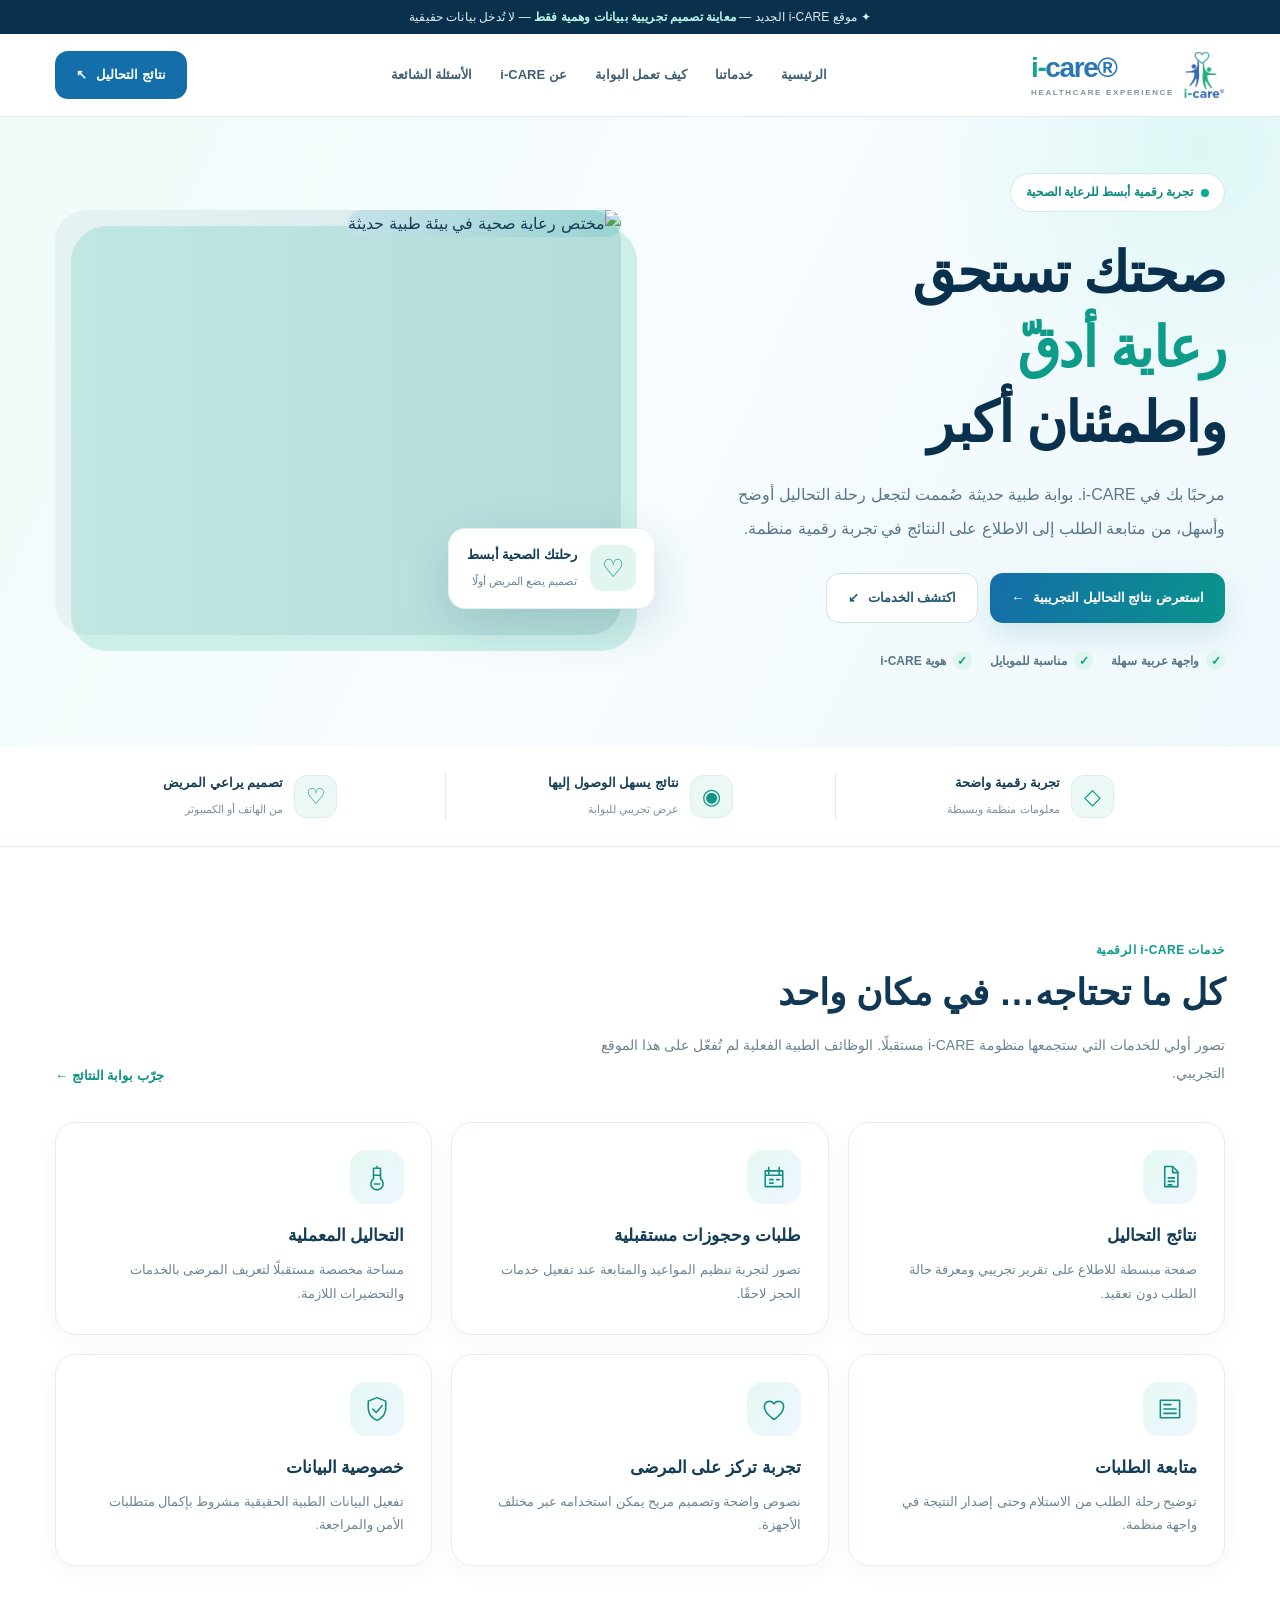
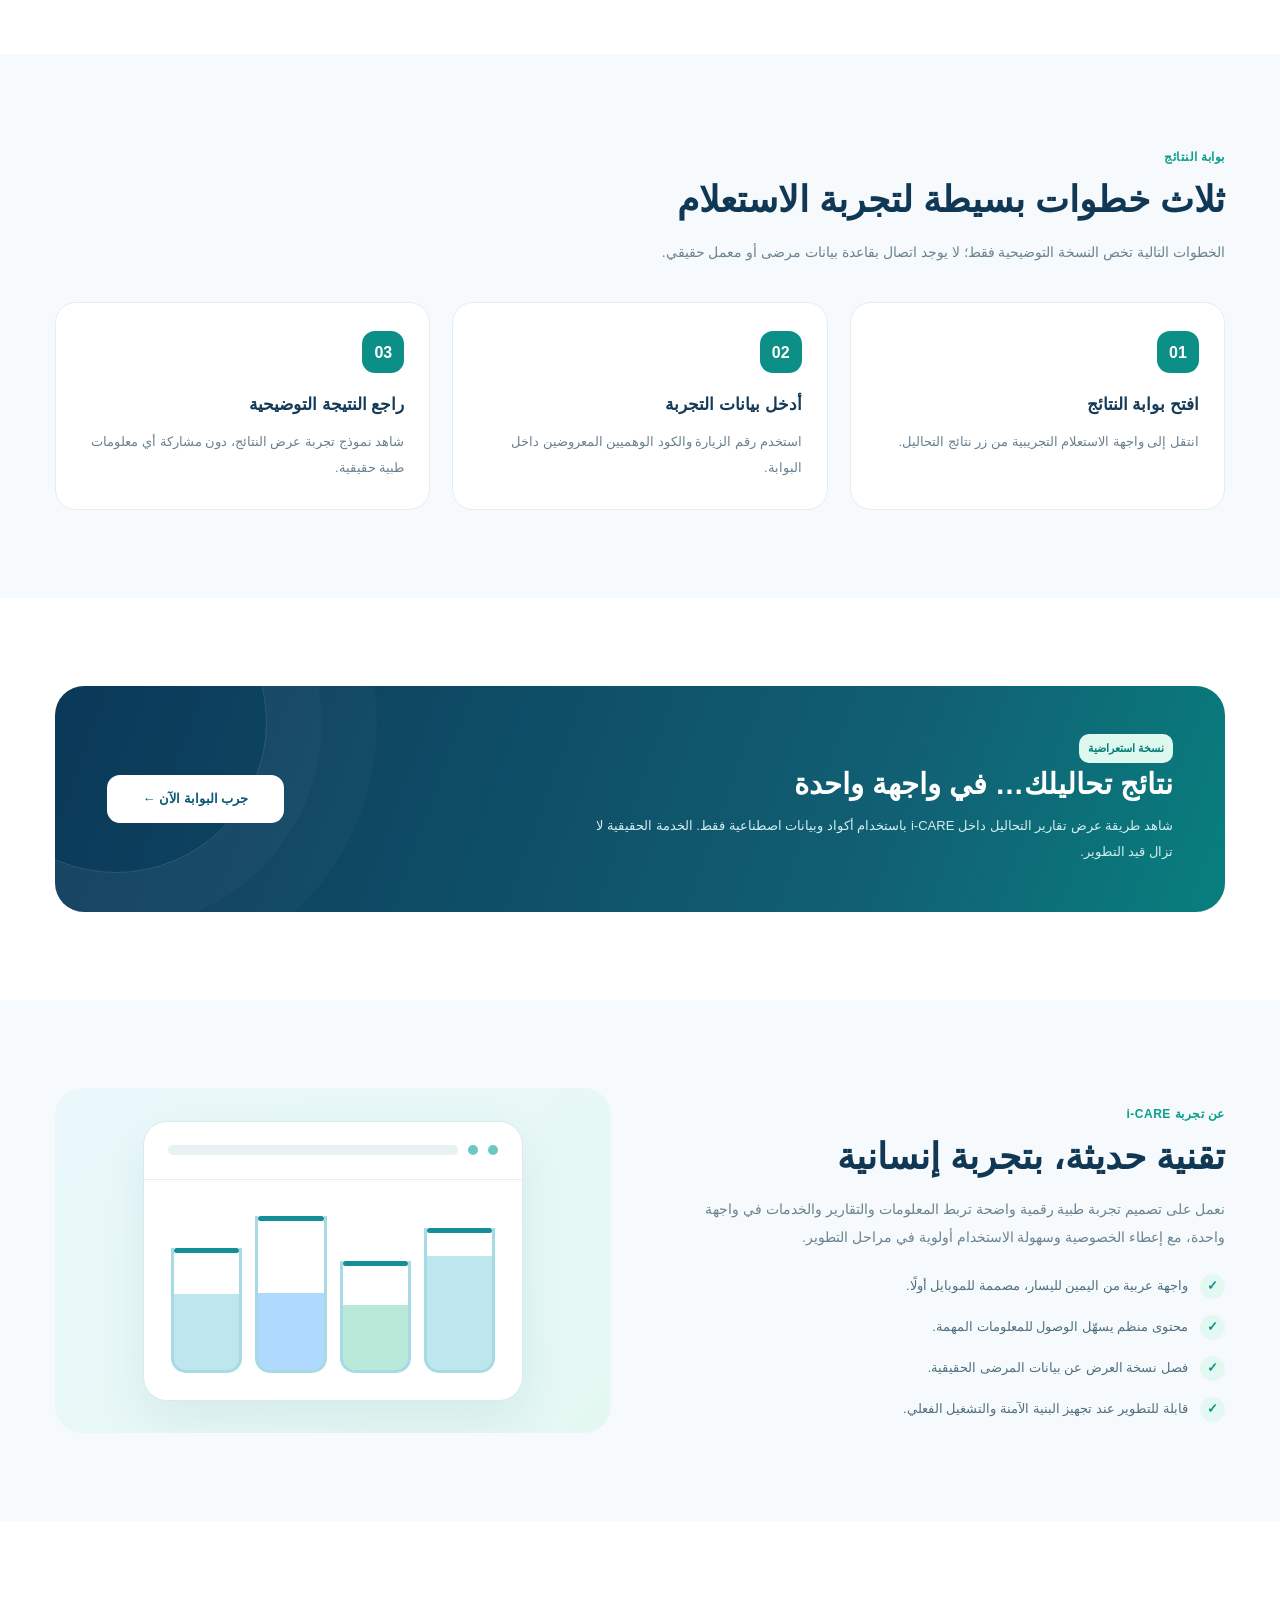
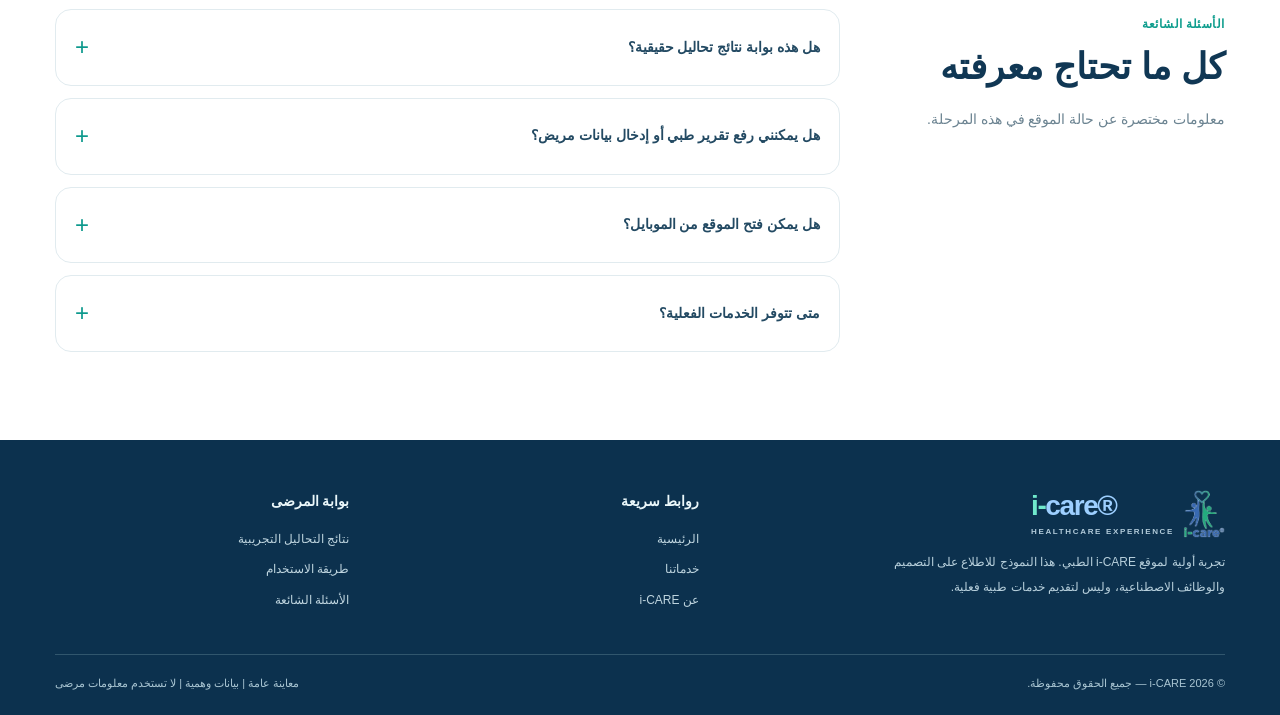
==== commit 59e2b06f: "Fix FAQ responsive grid structure" ====
--- a/index.html
+++ b/index.html
@@ -55,7 +55,7 @@
 </div></div></section>
 <section class="section"><div class="container"><div class="result-banner"><div><span class="mini-label">نسخة استعراضية</span><h2>نتائج تحاليلك… في واجهة واحدة</h2><p>شاهد طريقة عرض تقارير التحاليل داخل i-CARE باستخدام أكواد وبيانات اصطناعية فقط. الخدمة الحقيقية لا تزال قيد التطوير.</p></div><a href="./results.html" class="btn btn-light">جرب البوابة الآن ←</a></div></div></section>
 <section class="section section-soft" id="about"><div class="container about"><div class="about-copy"><span class="overline">عن تجربة i-CARE</span><h2>تقنية حديثة، بتجربة إنسانية</h2><p class="section-intro">نعمل على تصميم تجربة طبية رقمية واضحة تربط المعلومات والتقارير والخدمات في واجهة واحدة، مع إعطاء الخصوصية وسهولة الاستخدام أولوية في مراحل التطوير.</p><div class="features"><div class="feature">واجهة عربية من اليمين لليسار، مصممة للموبايل أولًا.</div><div class="feature">محتوى منظم يسهّل الوصول للمعلومات المهمة.</div><div class="feature">فصل نسخة العرض عن بيانات المرضى الحقيقية.</div><div class="feature">قابلة للتطوير عند تجهيز البنية الآمنة والتشغيل الفعلي.</div></div></div><div class="about-art" aria-label="رسم توضيحي لتجربة معملية"><div class="lab-visual"><div class="lab-top"><span class="lab-dot"></span><span class="lab-dot"></span><span class="lab-line"></span></div><div class="lab-grid"><div class="tube"></div><div class="tube"></div><div class="tube"></div><div class="tube"></div></div></div></div></div></section>
-<section class="section faq" id="faq"><div class="container" style="display:contents"></div><div class="container" style="display:grid;grid-template-columns:inherit;gap:inherit"><div><span class="overline">الأسئلة الشائعة</span><h2>كل ما تحتاج معرفته</h2><p class="section-intro">معلومات مختصرة عن حالة الموقع في هذه المرحلة.</p></div><div class="faq-list">
+<section class="section" id="faq"><div class="container faq"><div><span class="overline">الأسئلة الشائعة</span><h2>كل ما تحتاج معرفته</h2><p class="section-intro">معلومات مختصرة عن حالة الموقع في هذه المرحلة.</p></div><div class="faq-list">
 <details><summary>هل هذه بوابة نتائج تحاليل حقيقية؟</summary><p>لا. هذه نسخة عرض توضيحية تستخدم بيانات اصطناعية فقط، ولا تتصل ببرنامج i-CARE NEO أو بيانات المرضى.</p></details>
 <details><summary>هل يمكنني رفع تقرير طبي أو إدخال بيانات مريض؟</summary><p>لا. لا تُدخل أي بيانات أو كلمات مرور أو تقارير حقيقية في الموقع التجريبي.</p></details>
 <details><summary>هل يمكن فتح الموقع من الموبايل؟</summary><p>نعم، تم تصميم الصفحات لتتكيف مع الشاشات الصغيرة والأجهزة اللوحية والكمبيوتر.</p></details>
